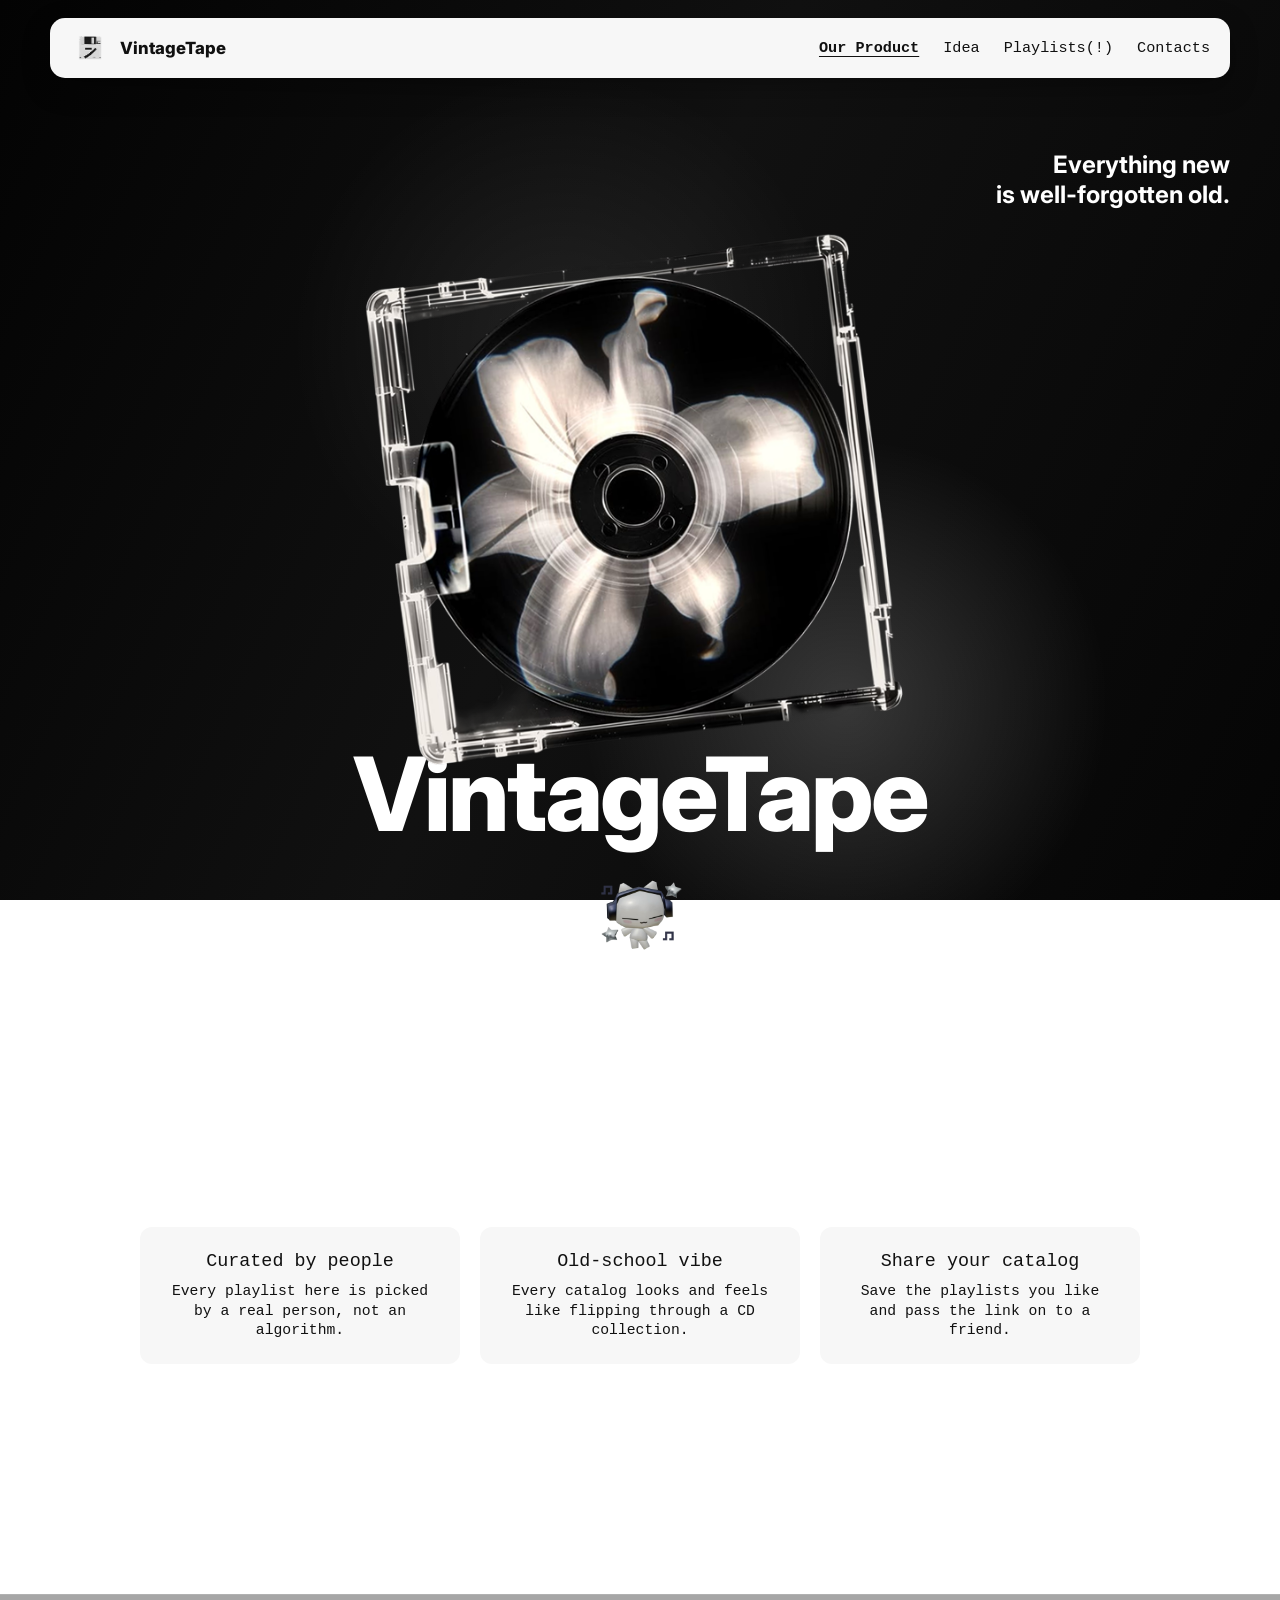
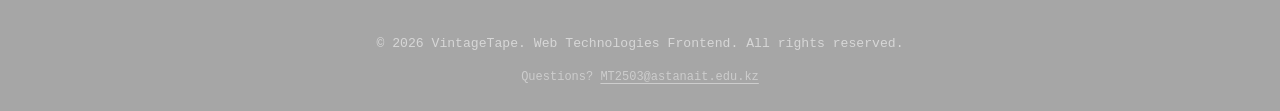
==== index.html @ 36880ca6 "Added home page hero and benefits section" ====
<!DOCTYPE html>
<html lang="en">
<head>
  <meta charset="UTF-8">
  <meta name="viewport" content="width=device-width, initial-scale=1.0">
  <meta name="description" content="VintageTape - a memory-themed landing page about cassette and CD nostalgia.">
  <title>Home</title>

  <link rel="preconnect" href="https://fonts.googleapis.com">
  <link rel="preconnect" href="https://fonts.gstatic.com" crossorigin>
  <link href="https://fonts.googleapis.com/css2?family=Inter:wght@700;800&family=Iosevka+Charon:wght@400;500;700&display=swap" rel="stylesheet">
  <link rel="icon" type="image/x-icon" href="images/favicon.ico">
  <link rel="stylesheet" href="css/style.css">
  <link rel="stylesheet" href="css/responsive.css">
</head>

<body>

  <header class="site-nav">
    <a href="index.html" class="logo-link">
      <img src="images/logo.png" alt="VintageTape logo" class="logo-image">
      <span class="logo-text">VintageTape</span>
    </a>

    <nav class="nav-links" aria-label="Primary">
      <ul>
        <li><a href="index.html" class="active">Our Product</a></li>
        <li><a href="idea.html">Idea</a></li>
        <li><a href="playlists.html">Playlists(!)</a></li>
        <li><a href="contacts.html">Contacts</a></li>
      </ul>
    </nav>
  </header>

  <main>

    <!--HERO -->
    <section class="memory-section hero-section" aria-labelledby="hero-title">
      <div class="page-shell hero-shell">

        <p class="hero-tagline">Everything new<br>is well-forgotten old.</p>

        <div class="disc-frame">
          <figure class="image-slot disc-slot">
            <img src="images/lily-disc.png" alt="Vintage CD with a lily printed on the disc" class="card-image disc-image">
          </figure>
        </div>

        <h1 id="hero-title" class="wordmark">VintageTape</h1>

        <img src="images/cat-headphones.png" alt="Cat mascot listening to music" class="hero-cat">

      </div>
    </section>

    <!-- WHY VINTAGETAPE -->
    <section class="memory-section" aria-labelledby="benefits-title">
      <div class="page-shell">
        <h2 id="benefits-title" class="benefits-title">Why VintageTape</h2>

        <div class="benefits-row">
          <article class="benefit-card">
            <h3>Curated by people</h3>
            <p>Every playlist here is picked by a real person, not an algorithm.</p>
          </article>

          <article class="benefit-card">
            <h3>Old-school vibe</h3>
            <p>Every catalog looks and feels like flipping through a CD collection.</p>
          </article>

          <article class="benefit-card">
            <h3>Share your catalog</h3>
            <p>Save the playlists you like and pass the link on to a friend.</p>
          </article>
        </div>

        <p class="benefits-summary">
          VintageTape lets you listen to your favorite songs and playlists made by other
          people, and brings back the vibe of the old disc collections we used to hold in our hands.
        </p>
      </div>
    </section>

  </main>

  <footer class="site-footer">
    <div class="page-shell footer-content">
      <p>&copy; 2026 VintageTape. Web Technologies Frontend. All rights reserved.</p>
      <p class="footer-copy">Questions? <a href="https://lms.astanait.edu.kz/login/index.php?loginredirect=1">MT2503@astanait.edu.kz</a></p>
    </div>
  </footer>

</body>
</html>
---- css/style.css ----
*,
*::before,
*::after {
  box-sizing: border-box;
}

html {
  scroll-behavior: smooth;
}

body {
  margin: 0;
  min-width: 320px;
  color: #fff;
  font-family: "Iosevka Charon", monospace;

  background:
    radial-gradient(circle at 66% 78%, rgba(255, 255, 255, 0.18), transparent 24%),
    radial-gradient(circle at 44% 38%, rgba(255, 255, 255, 0.08), transparent 30%),
    linear-gradient(115deg, #030303 0%, #111 47%, #050505 100%);
  background-attachment: fixed;
}
/*Page sections*/

.memory-section {
  position: relative;
  overflow: hidden;
  padding: 72px 0;
}

.memory-section + .memory-section {
  margin-top: 48px;
}

.page-shell {
  width: min(1180px, calc(100% - 84px));
  margin: 0 auto;
}

/*Top nav bar*/

/* flex: main navigation */
.site-nav {
  width: min(1180px, calc(100% - 84px));
  margin: 18px auto 0;
  padding: 10px 20px;

  display: flex;
  align-items: center;
  justify-content: space-between;
  gap: 16px;

  background: #f7f7f7;
  border-radius: 15px;
  box-shadow: 0 10px 28px rgba(0, 0, 0, 0.3);
}

.logo-link {
  display: flex;
  align-items: center;
  gap: 10px;
  color: #111;
  text-decoration: none;
  flex-shrink: 0;
}

.logo-image {
  display: block;
  width: 40px;
  height: 40px;
  object-fit: contain;
}

.logo-text {
  font-family: "Inter", sans-serif;
  font-weight: 800;
  font-size: 1.05rem;
  white-space: nowrap;
}

.nav-links {
  font-family: "Iosevka Charon", monospace;
  font-size: 0.95rem;
  color: #111;
}

.nav-links ul {
  display: flex;
  align-items: center;
  gap: 24px;
  list-style: none;
  margin: 0;
  padding: 0;
}

.nav-links a {
  display: inline-block;
  color: inherit;
  text-decoration: none;
}

.nav-links a:hover,
.nav-links a:focus-visible {
  text-decoration: underline;
  text-underline-offset: 4px;
}

.nav-links a.active {
  font-weight: 700;
  text-decoration: underline;
  text-underline-offset: 4px;
}

.btn-cta {
  display: inline-block;
  padding: 12px 22px;
  border-radius: 15px;
  background: #111;
  color: #fff;

  font-family: "Iosevka Charon", monospace;
  font-size: 0.92rem;
  text-decoration: none;
  white-space: nowrap;
}

.btn-cta:hover,
.btn-cta:focus-visible {
  background: #2a2a2a;
}

/*Footer*/

.site-footer {
  margin-top: 60px;
  padding: 28px 0;
  border-top: 1px solid rgba(255, 255, 255, 0.12);
  background: rgba(0, 0, 0, 0.35);

  font-family: "Iosevka Charon", monospace;
  font-size: 0.82rem;
  color: rgba(255, 255, 255, 0.55);
  text-align: center;
}

.footer-content {
  display: flex;
  flex-direction: column;
  gap: 6px;
  align-items: center;
}

.footer-content a {
  color: inherit;
  text-decoration: underline;
  text-underline-offset: 3px;
}

.footer-copy {
  margin: 0;
  font-size: 0.75rem;
  opacity: 0.8;
}

:focus-visible {
  outline: 2px solid #fff;
  outline-offset: 4px;
}
/*Home page - Hero*/

.hero-shell {
  display: flex;
  flex-direction: column;
  align-items: center;
}

.hero-tagline {
  align-self: flex-end;
  margin: 0 0 8px;
  max-width: 340px;

  font-family: "Inter", sans-serif;
  font-weight: 700;
  font-size: 1.5rem;
  line-height: 1.25;
  text-align: right;
}

.disc-frame {
  position: relative;
  width: min(560px, 78vw);
}

.disc-slot {
  width: 100%;
  height: auto;
  aspect-ratio: 1 / 1;
  margin: 0;
}

.disc-image {
  max-width: 100%;
  max-height: 100%;
}

.wordmark {
  margin: -40px 0 0;

  font-family: "Inter", sans-serif;
  font-weight: 800;
  font-size: clamp(3rem, 8vw, 6.5rem);
  line-height: 1;
  letter-spacing: -0.03em;
  text-align: center;
}

.hero-cat {
  display: block;
  width: 96px;
  height: auto;
  margin: 20px auto 0;
}

/*Home page - Why VintageTape */

.benefits-title {
  margin: 0 0 32px;
  text-align: center;

  font-family: "Inter", sans-serif;
  font-weight: 700;
  font-size: clamp(1.6rem, 3vw, 2.2rem);
}
/* flex: benefits cards, wrap on smaller screens */
.benefits-row {
  display: flex;
  flex-wrap: wrap;
  justify-content: center;
  gap: 20px;
}

.benefit-card:hover {
  transform: translateY(-3px);
}

.benefit-card {
  flex: 1 1 220px;
  max-width: 320px;
  padding: 24px;

  background: #f7f7f7;
  color: #111;
  border-radius: 12px;
  text-align: center;
}

.benefit-card h3 {
  margin: 0 0 10px;
  font-family: "Iosevka Charon", monospace;
  font-size: 1.15rem;
  font-weight: 400;
}

.benefit-card p {
  margin: 0;
  font-size: 0.92rem;
  line-height: 1.3;
}

.benefits-summary {
  max-width: 640px;
  margin: 32px auto 0;
  text-align: center;
  font-size: 0.95rem;
  line-height: 1.45;
  color: rgba(255, 255, 255, 0.8);
}
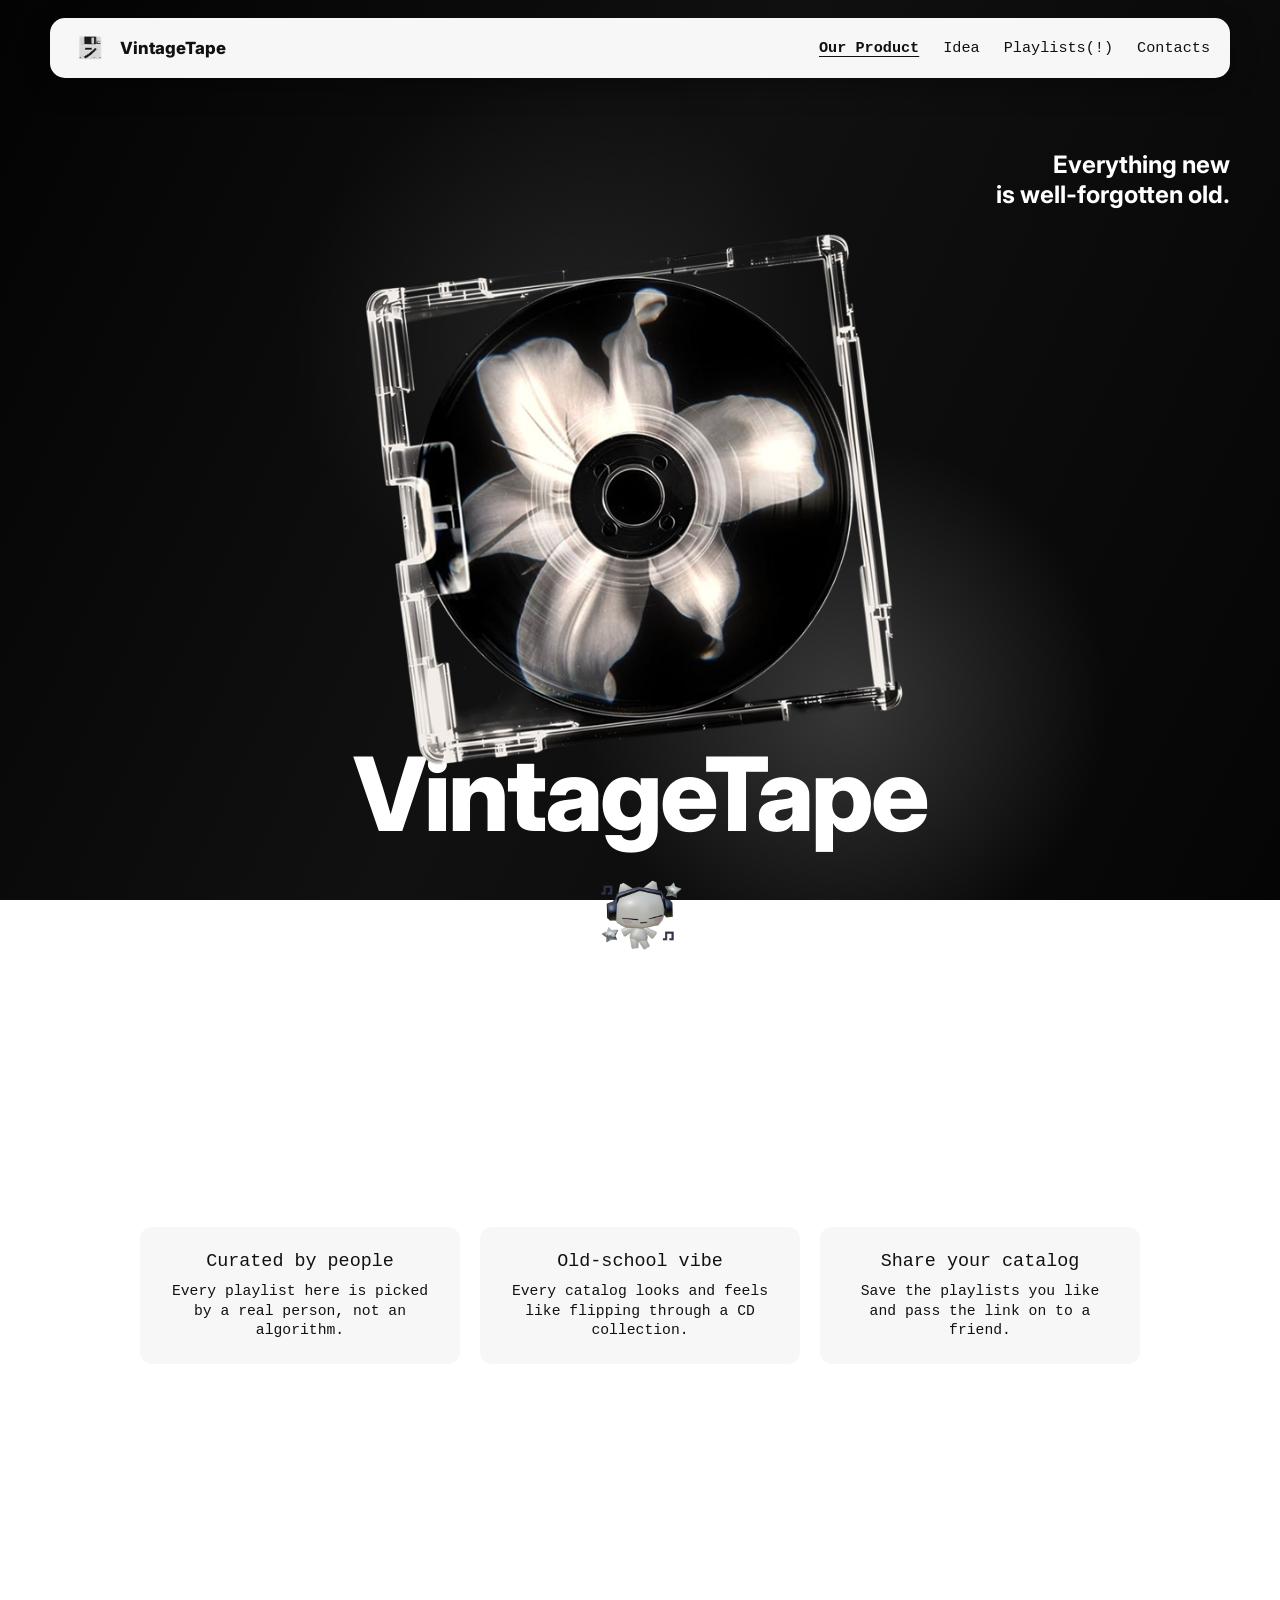
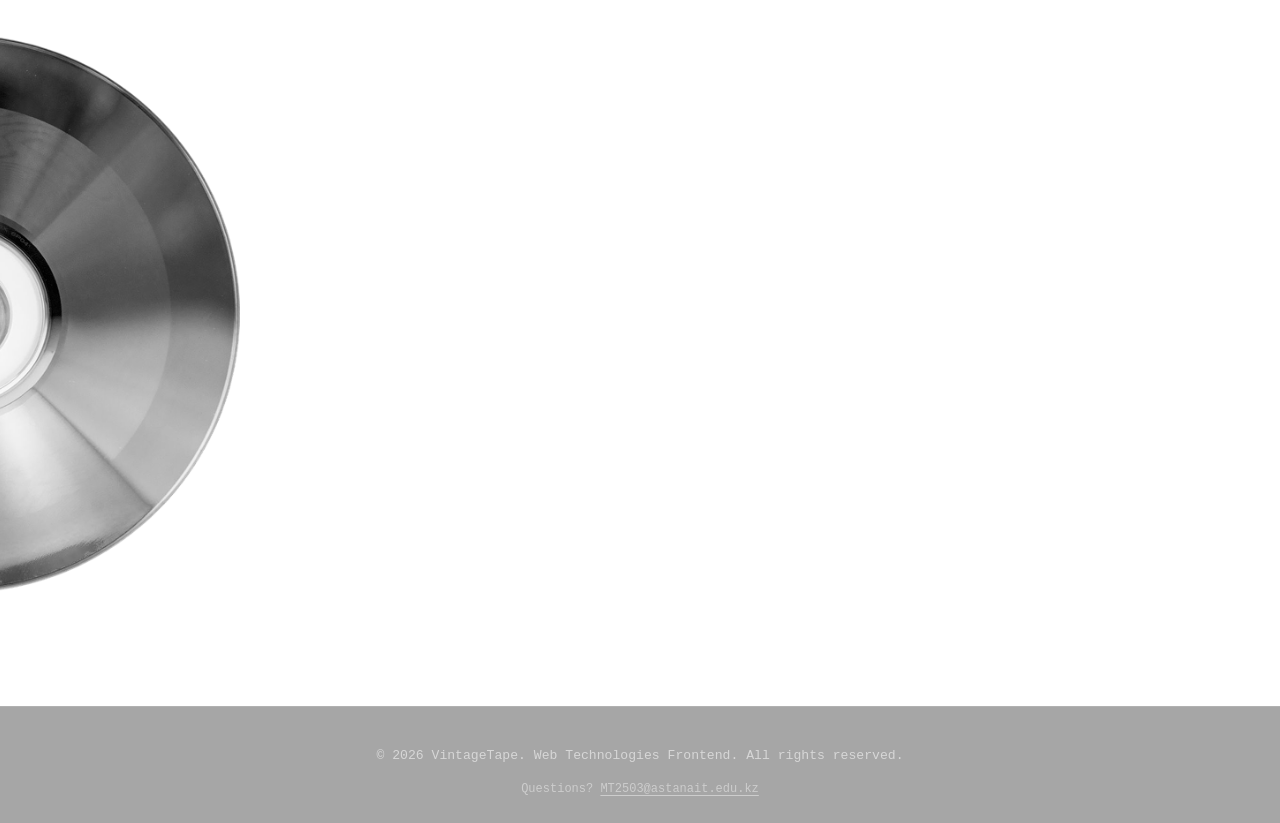
==== commit 49c0696e: "Added featured playlists teaser on home" ====
--- a/index.html
+++ b/index.html
@@ -82,6 +82,27 @@
       </div>
     </section>
 
+    <!-- FEATURED PLAYLISTS -->
+    <section class="memory-section featured-section" aria-labelledby="featured-title">
+
+      <img src="images/disc-float-left.png" alt="A silver CD, cut off at the edge of the screen" class="featured-disc-image">
+
+      <div class="page-shell featured-shell">
+
+        <div class="featured-text">
+          <h2 id="featured-title" class="featured-title">Popular Right Now</h2>
+
+          <ul class="featured-list">
+            <li><a href="playlists.html">Rock</a></li>
+            <li><a href="playlists.html">Indie</a></li>
+            <li><a href="playlists.html">k-pop</a></li>
+          </ul>
+
+          <a class="featured-link" href="playlists.html">See all playlists →</a>
+        </div>
+
+      </div>
+    </section>
   </main>
 
   <footer class="site-footer">
--- a/css/style.css
+++ b/css/style.css
@@ -275,3 +275,68 @@
   line-height: 1.45;
   color: rgba(255, 255, 255, 0.8);
 }
+/* Home page - Featured Playlists teaser*/
+
+.featured-section {
+  overflow: hidden;
+}
+
+.featured-disc-image {
+  position: absolute;
+  left: -40px;
+  top: 50%;
+  transform: translateY(-50%);
+  width: min(280px, 32vw);
+  height: auto;
+  display: block;
+  pointer-events: none;
+  z-index: 0;
+}
+
+.featured-shell {
+  position: relative;
+  min-height: 480px;
+  margin-top: 40px;
+  display: flex;
+  align-items: center;
+}
+
+.featured-text {
+  position: relative;
+  z-index: 1;
+  margin-left: min(290px, 34vw);
+  flex: 1;         
+  min-width: 0;
+  text-align: left;
+}
+
+.featured-list {
+  display: flex;
+  flex-direction: column;
+  gap: 4px;
+  list-style: none;
+  margin: 0 0 18px;
+  padding: 0;
+  width: 100%;     
+}
+
+.featured-list a {
+  display: block;
+  padding: 10px 0;
+  border-bottom: 1px solid rgba(255, 255, 255, 0.15);
+  color: #fff;
+  text-decoration: none;
+}
+
+.featured-list a:hover,
+.featured-list a:focus-visible {
+  color: rgba(255, 255, 255, 0.65);
+}
+
+.featured-link {
+  display: inline-block;
+  color: #fff;
+  font-weight: 700;
+  text-decoration: underline;
+  text-underline-offset: 4px;
+}
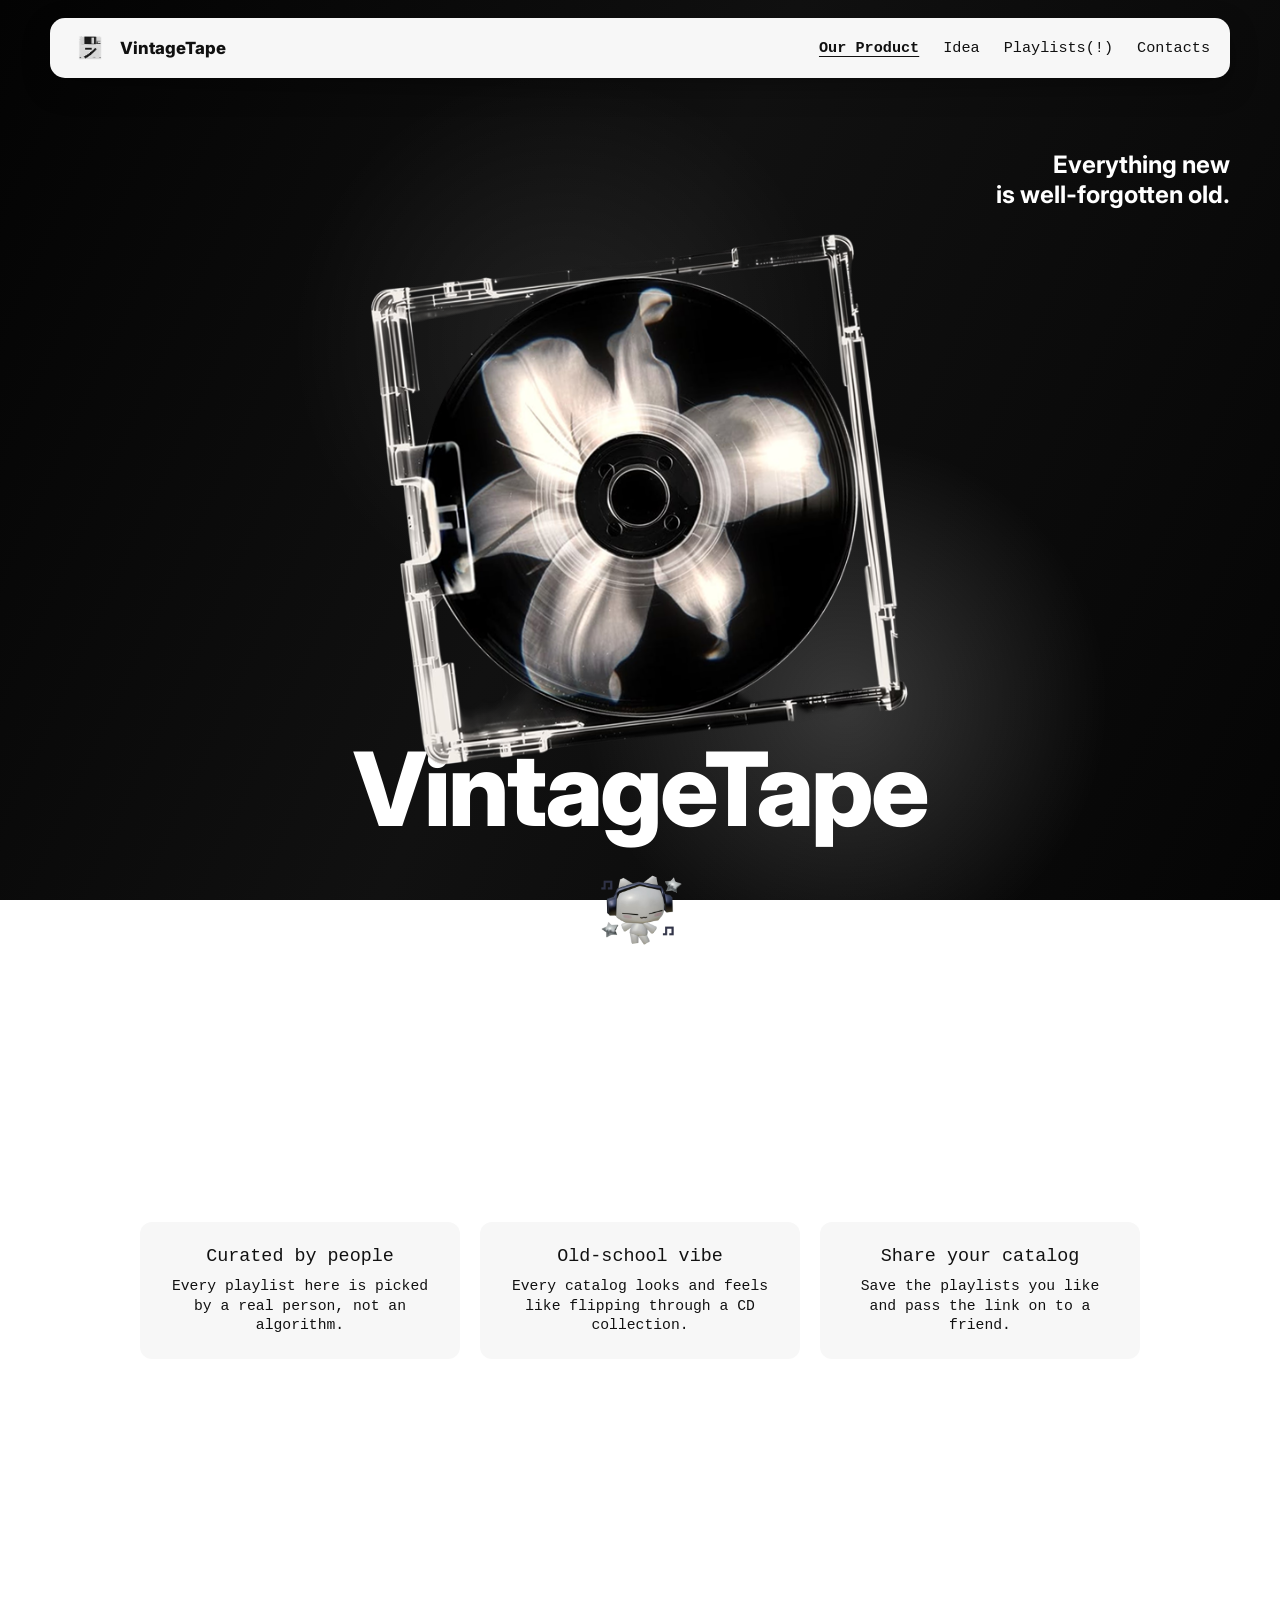
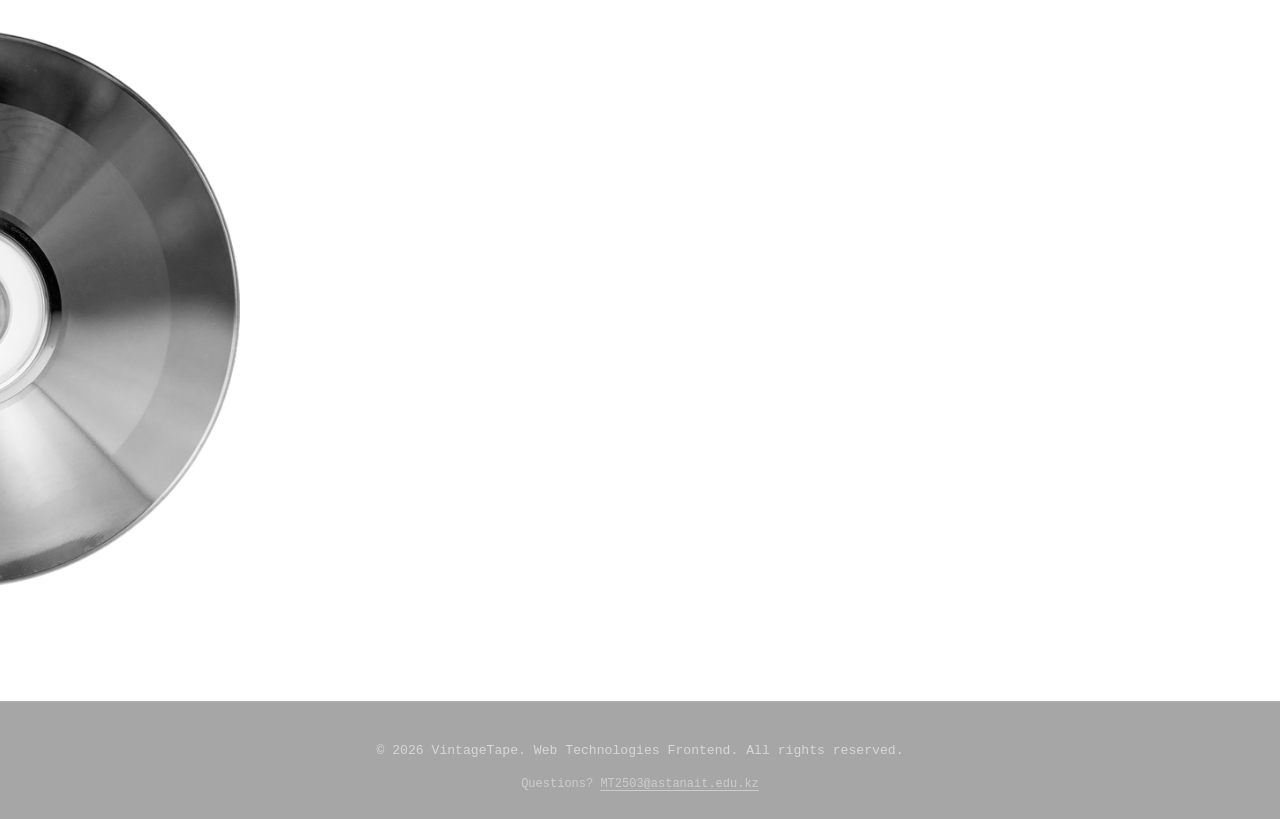
==== commit f8c32757: "Fixing some issues with directories, paddings, margins, etc" ====
--- a/index.html
+++ b/index.html
@@ -33,8 +33,6 @@
   </header>
 
   <main>
-
-    <!--HERO -->
     <section class="memory-section hero-section" aria-labelledby="hero-title">
       <div class="page-shell hero-shell">
 
@@ -52,8 +50,6 @@
 
       </div>
     </section>
-
-    <!-- WHY VINTAGETAPE -->
     <section class="memory-section" aria-labelledby="benefits-title">
       <div class="page-shell">
         <h2 id="benefits-title" class="benefits-title">Why VintageTape</h2>
--- a/css/style.css
+++ b/css/style.css
@@ -20,6 +20,7 @@
     linear-gradient(115deg, #030303 0%, #111 47%, #050505 100%);
   background-attachment: fixed;
 }
+
 /*Page sections*/
 
 .memory-section {
@@ -129,43 +130,27 @@
   background: #2a2a2a;
 }
 
-/*Footer*/
-
-.site-footer {
-  margin-top: 60px;
-  padding: 28px 0;
-  border-top: 1px solid rgba(255, 255, 255, 0.12);
-  background: rgba(0, 0, 0, 0.35);
-
-  font-family: "Iosevka Charon", monospace;
-  font-size: 0.82rem;
-  color: rgba(255, 255, 255, 0.55);
-  text-align: center;
-}
-
-.footer-content {
-  display: flex;
-  flex-direction: column;
-  gap: 6px;
-  align-items: center;
-}
-
-.footer-content a {
-  color: inherit;
-  text-decoration: underline;
-  text-underline-offset: 3px;
-}
-
-.footer-copy {
-  margin: 0;
-  font-size: 0.75rem;
-  opacity: 0.8;
-}
-
-:focus-visible {
-  outline: 2px solid #fff;
-  outline-offset: 4px;
-}
+/*Shared card / image styles*/
+
+.image-slot {
+  width: 100%;
+  height: 180px;
+  margin: 0 0 12px;
+
+  display: flex;
+  justify-content: center;
+  align-items: center;
+}
+
+.card-image {
+  display: block;
+  width: auto;
+  max-width: 180px;
+  height: auto;
+  max-height: 180px;
+  object-fit: contain;
+}
+
 /*Home page - Hero*/
 
 .hero-shell {
@@ -275,6 +260,7 @@
   line-height: 1.45;
   color: rgba(255, 255, 255, 0.8);
 }
+
 /* Home page - Featured Playlists teaser*/
 
 .featured-section {
@@ -340,3 +326,439 @@
   text-decoration: underline;
   text-underline-offset: 4px;
 }
+
+/*Footer*/
+
+.site-footer {
+  margin-top: 60px;
+  padding: 28px 0;
+  border-top: 1px solid rgba(255, 255, 255, 0.12);
+  background: rgba(0, 0, 0, 0.35);
+
+  font-family: "Iosevka Charon", monospace;
+  font-size: 0.82rem;
+  color: rgba(255, 255, 255, 0.55);
+  text-align: center;
+}
+
+.footer-content {
+  display: flex;
+  flex-direction: column;
+  gap: 6px;
+  align-items: center;
+}
+
+.footer-content a {
+  color: inherit;
+  text-decoration: underline;
+  text-underline-offset: 3px;
+}
+
+.footer-copy {
+  margin: 0;
+  font-size: 0.75rem;
+  opacity: 0.8;
+}
+
+:focus-visible {
+  outline: 2px solid #fff;
+  outline-offset: 4px;
+}
+
+/* Idea page- Memory cards*/
+
+.idea-title {
+  margin: 0 auto;
+  max-width: 650px;
+  color: #fff;
+  text-align: center;
+
+  font-family: "Inter", sans-serif;
+  font-size: clamp(2.2rem, 4vw, 3.4rem);
+  font-weight: 700;
+  line-height: 1.15;
+}
+
+.idea-intro {
+  max-width: 620px;
+  margin: 20px auto 0;
+  text-align: center;
+  font-size: 1rem;
+  line-height: 1.45;
+  color: rgba(255, 255, 255, 0.8);
+}
+/* grid: idea page - 4 memory cards */
+.memory-grid {
+  display: grid;
+  grid-template-columns: repeat(4, minmax(0, 1fr));
+  gap: 20px;
+  margin-top: 88px;
+}
+
+.memory-card {
+  min-width: 0;
+  min-height: 330px;
+  padding: 22px 14px 18px;
+
+  display: flex;
+  flex-direction: column;
+
+  background: #f7f7f7;
+  color: #111;
+  border-radius: 10px;
+}
+
+.memory-card:hover {
+  transform: translateY(-3px);
+}
+
+.memory-card h2 {
+  margin: 0 0 12px;
+  text-align: center;
+
+  font-family: "Iosevka Charon", monospace;
+  font-size: 1.6rem;
+  font-weight: 400;
+  line-height: 1.1;
+}
+
+.memory-card p {
+  margin: auto 0 0;
+  font-size: 0.92rem;
+  line-height: 1.3;
+}
+
+.idea-cta-row {
+  display: flex;
+  flex-wrap: wrap;
+  gap: 20px;
+  margin-top: 100px;
+}
+
+.idea-cta-card:hover {
+  transform: translateY(-3px);
+}
+
+.idea-cta-card {
+  flex: 1 1 280px;
+  padding: 28px 26px;
+
+  background: #f7f7f7;
+  color: #111;
+  border-radius: 14px;
+}
+
+.idea-quote {
+  margin: 0 0 8px;
+  font-family: "Inter", sans-serif;
+  font-weight: 700;
+  font-size: 1.2rem;
+}
+
+.idea-quote-caption {
+  margin: 0;
+  font-size: 0.85rem;
+  color: rgba(0, 0, 0, 0.6);
+}
+
+.idea-cta-card h3 {
+  margin: 0 0 10px;
+  font-family: "Iosevka Charon", monospace;
+  font-size: 1.15rem;
+  font-weight: 500;
+}
+
+.idea-cta-card p {
+  margin: 0 0 12px;
+  font-size: 0.92rem;
+  line-height: 1.35;
+}
+
+.idea-cta-card a {
+  color: #111;
+  font-weight: 700;
+  text-decoration: underline;
+  text-underline-offset: 3px;
+}
+
+/* Playlists page - Floating discs + Make it yours*/
+
+.playlists-section {
+  position: relative;
+}
+
+.playlists-title {
+  margin: 0 auto 56px;
+  max-width: 760px;
+  position: relative;
+  z-index: 1;
+
+  font-family: "Iosevka Charon", monospace;
+  font-weight: 400;
+  font-size: clamp(1.15rem, 2.4vw, 1.5rem);
+  line-height: 1.3;
+  text-align: center;
+}
+
+/* grid: playlists - 6 genre cards */
+.playlists-grid {
+  position: relative;
+  z-index: 1;
+
+  display: grid;
+  grid-template-columns: repeat(3, minmax(0, 1fr));
+  gap: 24px;
+}
+
+.playlist-card {
+  position: relative;
+  padding: 22px 18px 26px;
+
+  display: flex;
+  flex-direction: column;
+  align-items: center;
+
+  background: rgba(255, 255, 255, 0.08);
+  border: 1px solid rgba(255, 255, 255, 0.35);
+  border-radius: 12px;
+
+  text-decoration: none;
+  color: #fff;
+}
+
+.playlist-card:hover,
+.playlist-card:focus-visible {
+  background: rgba(255, 255, 255, 0.15);
+  transform: translateY(-3px);
+}
+
+.playlist-arrow {
+  position: absolute;
+  top: 16px;
+  right: 18px;
+  font-size: 1.1rem;
+  color: #fff;
+}
+
+.playlist-disc {
+  width: 100%;
+  max-width: 180px;
+  aspect-ratio: 1 / 1;
+  height: auto;
+  margin: 6px 0 22px;
+}
+
+.playlist-card h2 {
+  margin: 0;
+  font-family: "Iosevka Charon", monospace;
+  font-weight: 400;
+  font-size: 1.15rem;
+}
+
+.floating-disc {
+  position: absolute;
+  top: 50%;
+  width: min(260px, 30vw);
+  height: auto;
+  transform: translateY(-50%);
+  z-index: 0;
+  opacity: 0.55;
+  pointer-events: none;
+}
+
+.floating-disc-left {
+  left: -60px;
+}
+
+.floating-disc-right {
+  right: -60px;
+}
+
+.make-it-yours-section {
+  margin-top: 48px;
+}
+
+.make-it-yours-shell {
+  display: flex;
+  flex-wrap: wrap;
+  align-items: center;
+  justify-content: space-between;
+  gap: 30px;
+
+  padding: 40px 44px;
+  background: #f7f7f7;
+  color: #111;
+  border-radius: 20px;
+}
+
+.make-it-yours-text {
+  flex: 1 1 420px;
+}
+
+.make-it-yours-text h2 {
+  margin: 0 0 14px;
+  color: #111;
+  font-family: "Inter", sans-serif;
+  font-weight: 700;
+  font-size: clamp(1.4rem, 2.8vw, 1.9rem);
+}
+
+.make-it-yours-text p {
+  margin: 0 0 16px;
+  max-width: 560px;
+  color: rgba(17, 17, 17, 0.75);
+  font-size: 0.95rem;
+  line-height: 1.4;
+}
+
+.make-it-yours-text ol {
+  margin: 0;
+  padding-left: 20px;
+  color: rgba(17, 17, 17, 0.75);
+  font-size: 0.92rem;
+  line-height: 1.6;
+}
+
+.make-it-yours-btn {
+  flex: 0 0 auto;
+  padding: 18px 34px;
+  font-size: 1.05rem;
+  border-radius: 18px;
+}
+
+/*Contacts page*/
+
+/* flex: contacts form + intro side by side */
+.contacts-shell {
+  display: flex;
+  align-items: center;
+  justify-content: space-between;
+  flex-wrap: wrap;
+  gap: 40px;
+}
+
+.contacts-intro {
+  flex: 1 1 320px;
+  display: flex;
+  flex-direction: column;
+  align-items: flex-start;
+}
+
+.contacts-title {
+  margin: 0;
+  font-family: "Inter", sans-serif;
+  font-weight: 700;
+  font-size: clamp(1.9rem, 3.6vw, 2.6rem);
+  line-height: 1.2;
+}
+
+.contacts-cat {
+  display: block;
+  width: 76px;
+  height: auto;
+  margin: 22px 0 0;
+}
+
+.contacts-card {
+  width: min(480px, 100%);
+  padding: 40px;
+
+  display: flex;
+  flex-direction: column;
+
+  background: #f7f7f7;
+  color: #111;
+  border-radius: 14px;
+}
+
+.contacts-card h2 {
+  margin: 0 0 26px;
+  font-family: "Iosevka Charon", monospace;
+  font-weight: 500;
+  font-size: clamp(1.3rem, 2.4vw, 1.55rem);
+  line-height: 1.25;
+}
+
+.contacts-card label {
+  margin: 0 0 8px;
+  font-family: "Iosevka Charon", monospace;
+  font-size: 0.95rem;
+}
+
+.contacts-card input {
+  margin: 0 0 20px;
+  padding: 12px 14px;
+
+  border: 1px solid rgba(0, 0, 0, 0.15);
+  border-radius: 6px;
+  background: #fff;
+  color: #111;
+
+  font-family: "Iosevka Charon", monospace;
+  font-size: 0.95rem;
+}
+
+.contacts-card input:focus-visible {
+  outline: 2px solid #111;
+  outline-offset: 1px;
+}
+
+.btn-submit {
+  margin-top: 8px;
+  padding: 14px;
+
+  border: none;
+  border-radius: 15px;
+  background: #111;
+  color: #fff;
+
+  font-family: "Iosevka Charon", monospace;
+  font-size: 0.95rem;
+  cursor: pointer;
+}
+
+.btn-submit:hover,
+.btn-submit:focus-visible {
+  background: #2a2a2a;
+}
+
+.faq-kicker {
+  margin: 0 0 6px;
+  font-size: 0.8rem;
+  letter-spacing: 0.08em;
+  text-transform: uppercase;
+  color: rgba(255, 255, 255, 0.6);
+}
+
+.faq-title {
+  margin: 0 0 24px;
+  font-family: "Inter", sans-serif;
+  font-weight: 700;
+  font-size: clamp(1.5rem, 3vw, 2rem);
+}
+
+.faq-list {
+  display: flex;
+  flex-direction: column;
+  gap: 4px;
+}
+
+.faq-item {
+  padding: 16px 0;
+  border-top: 1px solid rgba(255, 255, 255, 0.15);
+}
+
+.faq-item summary {
+  cursor: pointer;
+  font-weight: 700;
+  font-size: 1rem;
+  color: #fff;
+}
+
+.faq-item p {
+  margin: 12px 0 0;
+  font-size: 0.92rem;
+  line-height: 1.4;
+  color: rgba(255, 255, 255, 0.8);
+}
+
--- a/css/responsive.css
+++ b/css/responsive.css
@@ -0,0 +1,268 @@
+/* tablet- grids go 2 columns */
+@media (max-width: 900px) {
+  .page-shell {
+    width: min(720px, calc(100% - 48px));
+  }
+
+  .memory-grid {
+    grid-template-columns: repeat(2, minmax(0, 1fr));
+    gap: 24px;
+  }
+
+  .memory-card {
+    min-height: 280px;
+    padding: 20px 16px 16px;
+  }
+
+  .site-nav {
+    width: min(720px, calc(100% - 48px));
+  }
+
+  .nav-links ul {
+    gap: 14px;
+  }
+
+  .nav-links {
+    font-size: 0.85rem;
+  }
+
+  .playlists-grid {
+    grid-template-columns: repeat(2, minmax(0, 1fr));
+    gap: 18px;
+  }
+
+  .playlist-card {
+    padding: 18px 16px 22px;
+  }
+
+  .contacts-shell {
+    justify-content: center;
+    text-align: center;
+  }
+
+  .contacts-intro {
+    align-items: center;
+  }
+
+   .floating-disc {
+    display: none;
+  }
+
+  .featured-disc-image {
+    left: -30px;
+    width: min(220px, 30vw);
+  }
+
+  .featured-shell {
+    min-height: 420px;
+  }
+
+  .featured-text {
+    margin-left: min(200px, 28vw);
+  }
+}
+
+/* phone- single column, nav wraps, featured disc at bottom */
+@media (max-width: 560px) {
+  .page-shell {
+    width: calc(100% - 28px);
+  }
+
+  .idea-title {
+    font-size: 2rem;
+    line-height: 1.08;
+  }
+
+  .idea-intro {
+    font-size: 0.95rem;
+  }
+
+  .memory-grid {
+    grid-template-columns: 1fr;
+    justify-items: center;
+    gap: 16px;
+    margin-top: 44px;
+  }
+
+  .memory-card {
+    width: 100%;
+    max-width: 320px;
+    min-height: 260px;
+    padding: 20px 16px 18px;
+  }
+
+  .image-slot {
+    height: 88px;
+  }
+
+  .memory-card p {
+    font-size: 0.9rem;
+  }
+
+  .idea-cta-row {
+    flex-direction: column;
+    align-items: center;
+    gap: 16px;
+    margin-top: 56px;
+  }
+
+  .idea-cta-card {
+    flex: 1 1 auto;
+    width: 100%;
+    max-width: 320px;
+    padding: 22px 20px;
+  }
+
+  .idea-quote {
+    font-size: 1.35rem;
+  }
+
+  .idea-quote-caption {
+    font-size: 0.95rem;
+  }
+
+  .idea-cta-card h3 {
+    font-size: 1.3rem;
+  }
+
+  .idea-cta-card p {
+    font-size: 1rem;
+  }
+
+  .site-nav {
+    flex-wrap: wrap;
+    justify-content: center;
+    border-radius: 22px;
+    padding: 14px;
+  }
+
+  .logo-link {
+    justify-content: center;
+  }
+
+  .nav-links {
+    width: 100%;
+  }
+
+  .nav-links ul {
+    justify-content: center;
+    flex-wrap: wrap;
+    gap: 10px 16px;
+  }
+
+  .hero-tagline {
+    align-self: center;
+    text-align: center;
+  }
+
+  .wordmark {
+    font-size: clamp(2.6rem, 13vw, 4rem);
+  }
+
+  .hero-cat {
+    width: 76px;
+  }
+
+    .featured-section {
+    padding-bottom: 0;
+  }
+
+  .featured-shell {
+    min-height: 0;
+    margin-top: 24px;
+    padding-bottom: 130px;
+    display: block;
+  }
+
+  .featured-text {
+    position: relative;
+    z-index: 2;
+    margin-left: 0;
+    text-align: center;
+  }
+
+  .featured-list a {
+    text-align: center;
+  }
+
+  .featured-disc-image {
+    position: absolute;
+    left: 50%;
+    top: auto;
+    right: auto;
+    bottom: -80px;
+    width: min(120px, 32vw);
+    height: auto;
+    margin: 0;
+    transform: translateX(-50%) rotate(-90deg);
+    transform-origin: center center;
+    z-index: 0;
+    pointer-events: none;
+  }
+
+  .site-footer {
+    margin-top: 0;
+  }
+  .playlists-grid {
+    grid-template-columns: 1fr;
+    justify-items: center;
+    gap: 28px;
+  }
+
+  .playlist-card {
+    width: 100%;
+    max-width: 320px;
+    padding: 18px 14px 22px;
+  }
+
+  .playlist-card h2 {
+    font-size: 1.05rem;
+  }
+
+  .playlist-disc {
+    max-width: 150px;
+    margin: 4px 0 16px;
+  }
+
+  .faq-item summary {
+    font-size: 0.95rem;
+  }
+
+  .faq-item p {
+    font-size: 0.88rem;
+  }
+
+  .contacts-card {
+    padding: 24px 18px;
+  }
+
+  .contacts-card input {
+    padding: 10px 12px;
+    margin-bottom: 16px;
+  }
+
+  .make-it-yours-shell {
+    flex-direction: column;
+    justify-content: flex-start;
+    text-align: center;
+    padding: 30px 24px;
+  }
+
+  .make-it-yours-text {
+    flex: 1 1 auto;
+  }
+
+  .make-it-yours-text p {
+    margin-left: auto;
+    margin-right: auto;
+  }
+
+  .make-it-yours-text ol {
+    display: inline-block;
+    text-align: left;
+  }
+
+  .make-it-yours-btn {
+    width: 100%;
+  }
+}
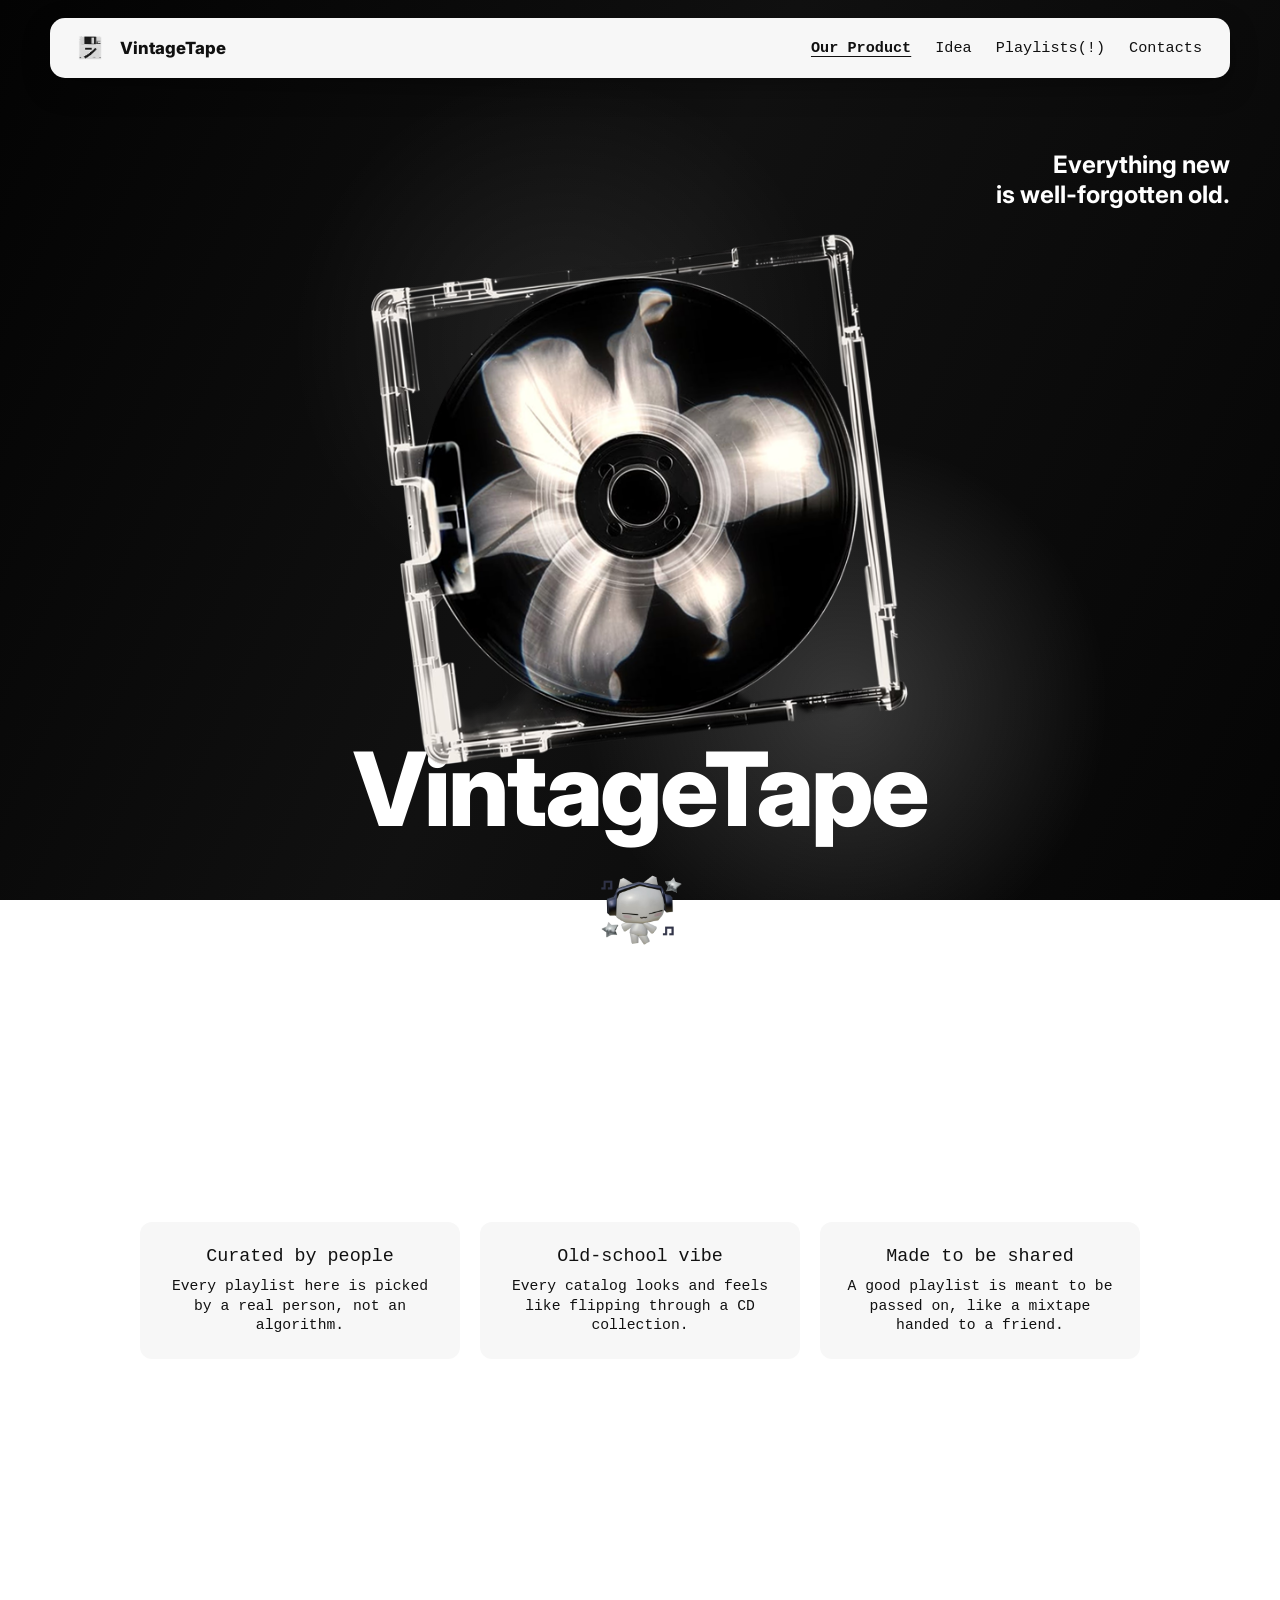
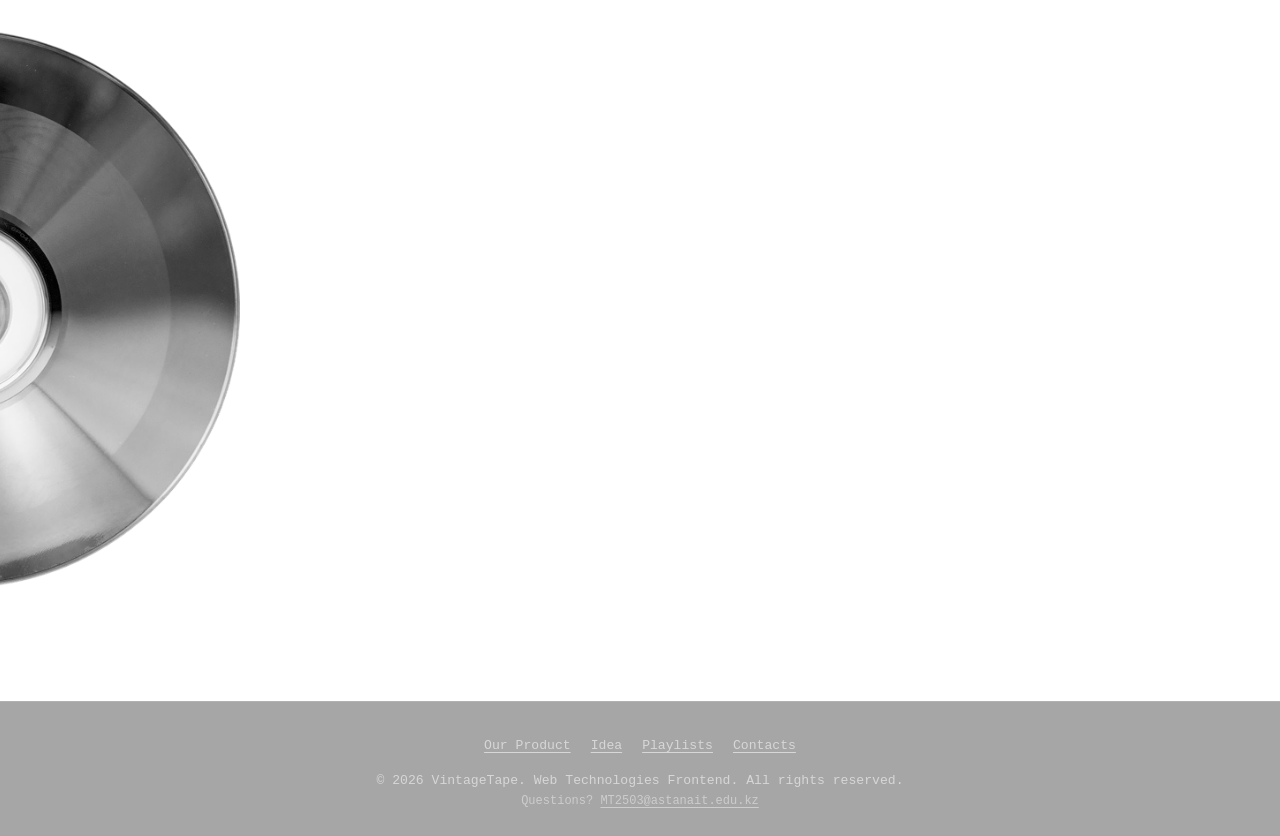
==== commit bb15acb7: "Final comit with fixes and adjustments" ====
--- a/index.html
+++ b/index.html
@@ -4,7 +4,7 @@
   <meta charset="UTF-8">
   <meta name="viewport" content="width=device-width, initial-scale=1.0">
   <meta name="description" content="VintageTape - a memory-themed landing page about cassette and CD nostalgia.">
-  <title>Home</title>
+  <title>Home | VintageTape</title>
 
   <link rel="preconnect" href="https://fonts.googleapis.com">
   <link rel="preconnect" href="https://fonts.gstatic.com" crossorigin>
@@ -18,13 +18,13 @@
 
   <header class="site-nav">
     <a href="index.html" class="logo-link">
-      <img src="images/logo.png" alt="VintageTape logo" class="logo-image">
+      <img src="images/logo.png" alt="VintageTape logo" class="logo-image" width="40" height="40">
       <span class="logo-text">VintageTape</span>
     </a>
 
     <nav class="nav-links" aria-label="Primary">
       <ul>
-        <li><a href="index.html" class="active">Our Product</a></li>
+        <li><a href="index.html" aria-current="page">Our Product</a></li>
         <li><a href="idea.html">Idea</a></li>
         <li><a href="playlists.html">Playlists(!)</a></li>
         <li><a href="contacts.html">Contacts</a></li>
@@ -32,7 +32,7 @@
     </nav>
   </header>
 
-  <main>
+  <main id="main-content">
     <section class="memory-section hero-section" aria-labelledby="hero-title">
       <div class="page-shell hero-shell">
 
@@ -50,6 +50,7 @@
 
       </div>
     </section>
+
     <section class="memory-section" aria-labelledby="benefits-title">
       <div class="page-shell">
         <h2 id="benefits-title" class="benefits-title">Why VintageTape</h2>
@@ -66,14 +67,14 @@
           </article>
 
           <article class="benefit-card">
-            <h3>Share your catalog</h3>
-            <p>Save the playlists you like and pass the link on to a friend.</p>
+            <h3>Made to be shared</h3>
+            <p>A good playlist is meant to be passed on, like a mixtape handed to a friend.</p>
           </article>
         </div>
 
         <p class="benefits-summary">
-          VintageTape lets you listen to your favorite songs and playlists made by other
-          people, and brings back the vibe of the old disc collections we used to hold in our hands.
+          VintageTape is a concept for browsing themed playlist catalogs. It brings back
+          the vibe of the old disc collections we used to hold in our hands.
         </p>
       </div>
     </section>
@@ -81,7 +82,7 @@
     <!-- FEATURED PLAYLISTS -->
     <section class="memory-section featured-section" aria-labelledby="featured-title">
 
-      <img src="images/disc-float-left.png" alt="A silver CD, cut off at the edge of the screen" class="featured-disc-image">
+      <img src="images/disc-float-left.png" alt="" aria-hidden="true" class="featured-disc-image">
 
       <div class="page-shell featured-shell">
 
@@ -103,8 +104,14 @@
 
   <footer class="site-footer">
     <div class="page-shell footer-content">
+      <nav class="footer-nav" aria-label="Footer">
+        <a href="index.html">Our Product</a>
+        <a href="idea.html">Idea</a>
+        <a href="playlists.html">Playlists</a>
+        <a href="contacts.html">Contacts</a>
+      </nav>
       <p>&copy; 2026 VintageTape. Web Technologies Frontend. All rights reserved.</p>
-      <p class="footer-copy">Questions? <a href="https://lms.astanait.edu.kz/login/index.php?loginredirect=1">MT2503@astanait.edu.kz</a></p>
+      <p class="footer-copy">Questions? <a href="mailto:254316@astanait.edu.kz">MT2503@astanait.edu.kz</a></p>
     </div>
   </footer>
 
--- a/css/style.css
+++ b/css/style.css
@@ -21,7 +21,15 @@
   background-attachment: fixed;
 }
 
-/*Page sections*/
+/* Responsive images: never wider than their container, keep proportions */
+img {
+  display: block;
+  max-width: 100%;
+  height: auto;
+}
+
+
+/* Page sections */
 
 .memory-section {
   position: relative;
@@ -34,25 +42,25 @@
 }
 
 .page-shell {
-  width: min(1180px, calc(100% - 84px));
+  width: calc(100% - 28px);
   margin: 0 auto;
 }
 
-/*Top nav bar*/
-
-/* flex: main navigation */
+/* Top nav bar (flex) */
+
 .site-nav {
-  width: min(1180px, calc(100% - 84px));
+  width: calc(100% - 28px);
   margin: 18px auto 0;
-  padding: 10px 20px;
-
-  display: flex;
-  align-items: center;
-  justify-content: space-between;
-  gap: 16px;
+  padding: 14px;
+
+  display: flex;
+  flex-wrap: wrap;
+  align-items: center;
+  justify-content: center;
+  gap: 8px 16px;
 
   background: #f7f7f7;
-  border-radius: 15px;
+  border-radius: 22px;
   box-shadow: 0 10px 28px rgba(0, 0, 0, 0.3);
 }
 
@@ -80,15 +88,18 @@
 }
 
 .nav-links {
-  font-family: "Iosevka Charon", monospace;
-  font-size: 0.95rem;
+  width: 100%;
+  font-family: "Iosevka Charon", monospace;
+  font-size: 0.85rem;
   color: #111;
 }
 
 .nav-links ul {
   display: flex;
-  align-items: center;
-  gap: 24px;
+  flex-wrap: wrap;
+  align-items: center;
+  justify-content: center;
+  gap: 0 4px;
   list-style: none;
   margin: 0;
   padding: 0;
@@ -96,6 +107,7 @@
 
 .nav-links a {
   display: inline-block;
+  padding: 0.65rem 0.5rem;
   color: inherit;
   text-decoration: none;
 }
@@ -106,11 +118,13 @@
   text-underline-offset: 4px;
 }
 
-.nav-links a.active {
+.nav-links a[aria-current="page"] {
   font-weight: 700;
   text-decoration: underline;
   text-underline-offset: 4px;
 }
+
+/* Button-styled link */
 
 .btn-cta {
   display: inline-block;
@@ -121,8 +135,8 @@
 
   font-family: "Iosevka Charon", monospace;
   font-size: 0.92rem;
+  text-align: center;
   text-decoration: none;
-  white-space: nowrap;
 }
 
 .btn-cta:hover,
@@ -130,11 +144,11 @@
   background: #2a2a2a;
 }
 
-/*Shared card / image styles*/
+/* Shared card / image styles */
 
 .image-slot {
   width: 100%;
-  height: 180px;
+  height: 88px;
   margin: 0 0 12px;
 
   display: flex;
@@ -145,13 +159,13 @@
 .card-image {
   display: block;
   width: auto;
-  max-width: 180px;
+  max-width: min(100%, 180px);
   height: auto;
   max-height: 180px;
   object-fit: contain;
 }
 
-/*Home page - Hero*/
+/* Home page - Hero */
 
 .hero-shell {
   display: flex;
@@ -160,7 +174,7 @@
 }
 
 .hero-tagline {
-  align-self: flex-end;
+  align-self: center;
   margin: 0 0 8px;
   max-width: 340px;
 
@@ -168,7 +182,7 @@
   font-weight: 700;
   font-size: 1.5rem;
   line-height: 1.25;
-  text-align: right;
+  text-align: center;
 }
 
 .disc-frame {
@@ -193,7 +207,7 @@
 
   font-family: "Inter", sans-serif;
   font-weight: 800;
-  font-size: clamp(3rem, 8vw, 6.5rem);
+  font-size: clamp(2.6rem, 13vw, 4rem);
   line-height: 1;
   letter-spacing: -0.03em;
   text-align: center;
@@ -201,12 +215,12 @@
 
 .hero-cat {
   display: block;
-  width: 96px;
+  width: 76px;
   height: auto;
   margin: 20px auto 0;
 }
 
-/*Home page - Why VintageTape */
+/* Home page - Why VintageTape (flex, wraps on small screens) */
 
 .benefits-title {
   margin: 0 0 32px;
@@ -216,16 +230,12 @@
   font-weight: 700;
   font-size: clamp(1.6rem, 3vw, 2.2rem);
 }
-/* flex: benefits cards, wrap on smaller screens */
+
 .benefits-row {
   display: flex;
   flex-wrap: wrap;
   justify-content: center;
   gap: 20px;
-}
-
-.benefit-card:hover {
-  transform: translateY(-3px);
 }
 
 .benefit-card {
@@ -237,6 +247,11 @@
   color: #111;
   border-radius: 12px;
   text-align: center;
+  transition: transform 0.2s ease;
+}
+
+.benefit-card:hover {
+  transform: translateY(-3px);
 }
 
 .benefit-card h3 {
@@ -261,39 +276,42 @@
   color: rgba(255, 255, 255, 0.8);
 }
 
-/* Home page - Featured Playlists teaser*/
+/* Home page - Featured playlists teaser (phone: disc at the bottom) */
 
 .featured-section {
   overflow: hidden;
+  padding-bottom: 0;
 }
 
 .featured-disc-image {
   position: absolute;
-  left: -40px;
-  top: 50%;
-  transform: translateY(-50%);
-  width: min(280px, 32vw);
+  left: 50%;
+  top: auto;
+  bottom: -80px;
+  width: min(120px, 32vw);
   height: auto;
+  margin: 0;
   display: block;
+  transform: translateX(-50%) rotate(-90deg);
+  transform-origin: center center;
   pointer-events: none;
   z-index: 0;
 }
 
 .featured-shell {
   position: relative;
-  min-height: 480px;
-  margin-top: 40px;
-  display: flex;
-  align-items: center;
+  min-height: 0;
+  margin-top: 24px;
+  padding-bottom: 130px;
+  display: block;
 }
 
 .featured-text {
   position: relative;
-  z-index: 1;
-  margin-left: min(290px, 34vw);
-  flex: 1;         
+  z-index: 2;
+  margin-left: 0;
   min-width: 0;
-  text-align: left;
+  text-align: center;
 }
 
 .featured-list {
@@ -303,7 +321,7 @@
   list-style: none;
   margin: 0 0 18px;
   padding: 0;
-  width: 100%;     
+  width: 100%;
 }
 
 .featured-list a {
@@ -311,6 +329,7 @@
   padding: 10px 0;
   border-bottom: 1px solid rgba(255, 255, 255, 0.15);
   color: #fff;
+  text-align: center;
   text-decoration: none;
 }
 
@@ -321,16 +340,17 @@
 
 .featured-link {
   display: inline-block;
+  padding: 6px 0;
   color: #fff;
   font-weight: 700;
   text-decoration: underline;
   text-underline-offset: 4px;
 }
 
-/*Footer*/
+/* Footer */
 
 .site-footer {
-  margin-top: 60px;
+  margin-top: 0;
   padding: 28px 0;
   border-top: 1px solid rgba(255, 255, 255, 0.12);
   background: rgba(0, 0, 0, 0.35);
@@ -346,6 +366,10 @@
   flex-direction: column;
   gap: 6px;
   align-items: center;
+}
+
+.footer-content p {
+  margin: 0;
 }
 
 .footer-content a {
@@ -354,18 +378,42 @@
   text-underline-offset: 3px;
 }
 
+.footer-nav {
+  display: flex;
+  flex-wrap: wrap;
+  justify-content: center;
+  gap: 0 12px;
+  margin-bottom: 6px;
+}
+
+.footer-nav a {
+  display: inline-block;
+  padding: 0.5rem 0.25rem;
+}
+
 .footer-copy {
-  margin: 0;
   font-size: 0.75rem;
   opacity: 0.8;
 }
 
+/* Keyboard focus: white ring on dark areas, dark ring on light cards */
+
 :focus-visible {
-  outline: 2px solid #fff;
+  outline: 3px solid #fff;
   outline-offset: 4px;
 }
 
-/* Idea page- Memory cards*/
+.site-nav :focus-visible,
+.benefit-card :focus-visible,
+.memory-card :focus-visible,
+.idea-cta-card :focus-visible,
+.make-it-yours-shell :focus-visible,
+.contacts-card :focus-visible,
+.demo-card :focus-visible {
+  outline-color: #111;
+}
+
+/* Idea page - memory cards */
 
 .idea-title {
   margin: 0 auto;
@@ -374,31 +422,35 @@
   text-align: center;
 
   font-family: "Inter", sans-serif;
-  font-size: clamp(2.2rem, 4vw, 3.4rem);
-  font-weight: 700;
-  line-height: 1.15;
+  font-size: 2rem;
+  font-weight: 700;
+  line-height: 1.08;
 }
 
 .idea-intro {
   max-width: 620px;
   margin: 20px auto 0;
   text-align: center;
-  font-size: 1rem;
+  font-size: 0.95rem;
   line-height: 1.45;
   color: rgba(255, 255, 255, 0.8);
 }
-/* grid: idea page - 4 memory cards */
+
+/* grid: idea page - 4 memory cards (1 column on phones) */
 .memory-grid {
   display: grid;
-  grid-template-columns: repeat(4, minmax(0, 1fr));
-  gap: 20px;
-  margin-top: 88px;
+  grid-template-columns: minmax(0, 1fr);
+  justify-items: center;
+  gap: 16px;
+  margin-top: 44px;
 }
 
 .memory-card {
+  width: 100%;
+  max-width: 320px;
   min-width: 0;
-  min-height: 330px;
-  padding: 22px 14px 18px;
+  min-height: 260px;
+  padding: 20px 16px 18px;
 
   display: flex;
   flex-direction: column;
@@ -406,6 +458,7 @@
   background: #f7f7f7;
   color: #111;
   border-radius: 10px;
+  transition: transform 0.2s ease;
 }
 
 .memory-card:hover {
@@ -422,66 +475,77 @@
   line-height: 1.1;
 }
 
+.memory-card .card-image {
+  max-height: 100%;
+}
+
 .memory-card p {
   margin: auto 0 0;
-  font-size: 0.92rem;
+  font-size: 0.9rem;
   line-height: 1.3;
 }
 
 .idea-cta-row {
   display: flex;
+  flex-direction: column;
   flex-wrap: wrap;
-  gap: 20px;
-  margin-top: 100px;
+  align-items: center;
+  gap: 16px;
+  margin-top: 56px;
+}
+
+.idea-cta-card {
+  flex: 1 1 auto;
+  width: 100%;
+  max-width: 320px;
+  padding: 22px 20px;
+
+  background: #f7f7f7;
+  color: #111;
+  border-radius: 14px;
+  transition: transform 0.2s ease;
 }
 
 .idea-cta-card:hover {
   transform: translateY(-3px);
 }
 
-.idea-cta-card {
-  flex: 1 1 280px;
-  padding: 28px 26px;
-
-  background: #f7f7f7;
-  color: #111;
-  border-radius: 14px;
-}
-
 .idea-quote {
   margin: 0 0 8px;
   font-family: "Inter", sans-serif;
   font-weight: 700;
-  font-size: 1.2rem;
+  font-size: 1.35rem;
 }
 
 .idea-quote-caption {
   margin: 0;
-  font-size: 0.85rem;
+  font-size: 0.95rem;
   color: rgba(0, 0, 0, 0.6);
 }
 
 .idea-cta-card h3 {
   margin: 0 0 10px;
   font-family: "Iosevka Charon", monospace;
-  font-size: 1.15rem;
+  font-size: 1.3rem;
   font-weight: 500;
 }
 
 .idea-cta-card p {
   margin: 0 0 12px;
-  font-size: 0.92rem;
+  font-size: 1rem;
   line-height: 1.35;
 }
 
 .idea-cta-card a {
+  display: inline-block;
+  padding: 4px 0;
   color: #111;
   font-weight: 700;
   text-decoration: underline;
   text-underline-offset: 3px;
 }
 
-/* Playlists page - Floating discs + Make it yours*/
+/* Playlists page - floating discs + Make it yours */
 
 .playlists-section {
   position: relative;
@@ -500,19 +564,21 @@
   text-align: center;
 }
 
-/* grid: playlists - 6 genre cards */
+/* grid: playlists - 6 genre cards (1 column on phones) */
 .playlists-grid {
   position: relative;
   z-index: 1;
 
   display: grid;
-  grid-template-columns: repeat(3, minmax(0, 1fr));
-  gap: 24px;
+  grid-template-columns: minmax(0, 1fr);
+  justify-items: center;
+  gap: 28px;
 }
 
 .playlist-card {
-  position: relative;
-  padding: 22px 18px 26px;
+  width: 100%;
+  max-width: 320px;
+  padding: 18px 14px 22px;
 
   display: flex;
   flex-direction: column;
@@ -521,41 +587,33 @@
   background: rgba(255, 255, 255, 0.08);
   border: 1px solid rgba(255, 255, 255, 0.35);
   border-radius: 12px;
-
-  text-decoration: none;
   color: #fff;
-}
-
-.playlist-card:hover,
-.playlist-card:focus-visible {
+  transition: transform 0.2s ease, background 0.2s ease;
+}
+
+.playlist-card:hover {
   background: rgba(255, 255, 255, 0.15);
   transform: translateY(-3px);
 }
 
-.playlist-arrow {
-  position: absolute;
-  top: 16px;
-  right: 18px;
-  font-size: 1.1rem;
-  color: #fff;
-}
-
 .playlist-disc {
   width: 100%;
-  max-width: 180px;
+  max-width: 150px;
   aspect-ratio: 1 / 1;
   height: auto;
-  margin: 6px 0 22px;
+  margin: 4px 0 16px;
 }
 
 .playlist-card h2 {
   margin: 0;
   font-family: "Iosevka Charon", monospace;
   font-weight: 400;
-  font-size: 1.15rem;
-}
-
+  font-size: 1.05rem;
+}
+
+/* decorative discs are hidden on small screens (shown from 64rem) */
 .floating-disc {
+  display: none;
   position: absolute;
   top: 50%;
   width: min(260px, 30vw);
@@ -580,19 +638,20 @@
 
 .make-it-yours-shell {
   display: flex;
-  flex-wrap: wrap;
-  align-items: center;
-  justify-content: space-between;
+  flex-direction: column;
+  align-items: center;
+  justify-content: flex-start;
   gap: 30px;
 
-  padding: 40px 44px;
+  padding: 30px 24px;
   background: #f7f7f7;
   color: #111;
   border-radius: 20px;
+  text-align: center;
 }
 
 .make-it-yours-text {
-  flex: 1 1 420px;
+  flex: 1 1 auto;
 }
 
 .make-it-yours-text h2 {
@@ -604,7 +663,7 @@
 }
 
 .make-it-yours-text p {
-  margin: 0 0 16px;
+  margin: 0 auto 16px;
   max-width: 560px;
   color: rgba(17, 17, 17, 0.75);
   font-size: 0.95rem;
@@ -612,36 +671,40 @@
 }
 
 .make-it-yours-text ol {
+  display: inline-block;
   margin: 0;
   padding-left: 20px;
   color: rgba(17, 17, 17, 0.75);
   font-size: 0.92rem;
   line-height: 1.6;
+  text-align: left;
 }
 
 .make-it-yours-btn {
   flex: 0 0 auto;
+  width: 100%;
   padding: 18px 34px;
   font-size: 1.05rem;
   border-radius: 18px;
 }
 
-/*Contacts page*/
-
-/* flex: contacts form + intro side by side */
+/* Contacts page */
+
+/* flex: contacts intro + form (stacked and centred on small screens) */
 .contacts-shell {
   display: flex;
   align-items: center;
-  justify-content: space-between;
+  justify-content: center;
   flex-wrap: wrap;
   gap: 40px;
+  text-align: center;
 }
 
 .contacts-intro {
   flex: 1 1 320px;
   display: flex;
   flex-direction: column;
-  align-items: flex-start;
+  align-items: center;
 }
 
 .contacts-title {
@@ -661,7 +724,7 @@
 
 .contacts-card {
   width: min(480px, 100%);
-  padding: 40px;
+  padding: 24px 18px;
 
   display: flex;
   flex-direction: column;
@@ -669,16 +732,26 @@
   background: #f7f7f7;
   color: #111;
   border-radius: 14px;
+  text-align: left;
 }
 
 .contacts-card h2 {
-  margin: 0 0 26px;
+  margin: 0 0 16px;
   font-family: "Iosevka Charon", monospace;
   font-weight: 500;
   font-size: clamp(1.3rem, 2.4vw, 1.55rem);
   line-height: 1.25;
 }
 
+.demo-note {
+  margin: 0 0 20px;
+  padding: 10px 12px;
+  border-left: 4px solid #111;
+  background: rgba(0, 0, 0, 0.05);
+  font-size: 0.85rem;
+  line-height: 1.4;
+}
+
 .contacts-card label {
   margin: 0 0 8px;
   font-family: "Iosevka Charon", monospace;
@@ -686,21 +759,18 @@
 }
 
 .contacts-card input {
-  margin: 0 0 20px;
-  padding: 12px 14px;
-
-  border: 1px solid rgba(0, 0, 0, 0.15);
+  width: 100%;
+  max-width: 100%;
+  margin: 0 0 16px;
+  padding: 10px 12px;
+
+  border: 1px solid rgba(0, 0, 0, 0.35);
   border-radius: 6px;
   background: #fff;
   color: #111;
 
   font-family: "Iosevka Charon", monospace;
   font-size: 0.95rem;
-}
-
-.contacts-card input:focus-visible {
-  outline: 2px solid #111;
-  outline-offset: 1px;
 }
 
 .btn-submit {
@@ -751,14 +821,44 @@
 .faq-item summary {
   cursor: pointer;
   font-weight: 700;
-  font-size: 1rem;
+  font-size: 0.95rem;
   color: #fff;
 }
 
 .faq-item p {
   margin: 12px 0 0;
-  font-size: 0.92rem;
+  font-size: 0.88rem;
   line-height: 1.4;
   color: rgba(255, 255, 255, 0.8);
 }
 
+/* Demonstration result page */
+
+.demo-card {
+  max-width: 640px;
+  margin: 0 auto;
+  padding: 32px 24px;
+
+  background: #f7f7f7;
+  color: #111;
+  border-radius: 14px;
+  text-align: center;
+}
+
+.demo-card h1 {
+  margin: 0 0 16px;
+  font-family: "Inter", sans-serif;
+  font-weight: 700;
+  font-size: clamp(1.6rem, 5vw, 2.2rem);
+  line-height: 1.2;
+}
+
+.demo-card p {
+  margin: 0 0 16px;
+  font-size: 1rem;
+  line-height: 1.45;
+}
+
+.demo-card .btn-cta {
+  margin-top: 8px;
+}
--- a/css/responsive.css
+++ b/css/responsive.css
@@ -1,268 +1,275 @@
-/* tablet- grids go 2 columns */
-@media (max-width: 900px) {
+/* ---------- Tablet: 48rem and wider ---------- */
+@media (min-width: 48rem) {
   .page-shell {
     width: min(720px, calc(100% - 48px));
   }
 
+  /* navigation: one row, logo left, links right */
+  .site-nav {
+    width: min(720px, calc(100% - 48px));
+    padding: 10px 20px;
+    justify-content: space-between;
+    border-radius: 15px;
+  }
+
+  .nav-links {
+    width: auto;
+  }
+
+  .nav-links ul {
+    justify-content: flex-end;
+  }
+
+  .site-footer {
+    margin-top: 60px;
+  }
+
+  /* home: hero */
+  .hero-tagline {
+    align-self: flex-end;
+    text-align: right;
+  }
+
+  .wordmark {
+    font-size: clamp(3rem, 8vw, 6.5rem);
+  }
+
+  .hero-cat {
+    width: 96px;
+  }
+
+  /* home: featured teaser - disc on the left, text on the right */
+  .featured-section {
+    padding-bottom: 72px;
+  }
+
+  .featured-disc-image {
+    left: -30px;
+    top: 50%;
+    bottom: auto;
+    width: min(220px, 30vw);
+    transform: translateY(-50%);
+  }
+
+  .featured-shell {
+    min-height: 420px;
+    margin-top: 40px;
+    padding-bottom: 0;
+    display: flex;
+    align-items: center;
+  }
+
+  .featured-text {
+    margin-left: min(200px, 28vw);
+    flex: 1;
+    text-align: left;
+  }
+
+  .featured-list a {
+    text-align: left;
+  }
+
+  /* idea: 2 columns of memory cards, CTA cards side by side */
+  .idea-title {
+    font-size: clamp(2.2rem, 4vw, 3.4rem);
+    line-height: 1.15;
+  }
+
+  .idea-intro {
+    font-size: 1rem;
+  }
+
   .memory-grid {
     grid-template-columns: repeat(2, minmax(0, 1fr));
+    justify-items: stretch;
     gap: 24px;
+    margin-top: 88px;
   }
 
   .memory-card {
+    max-width: none;
     min-height: 280px;
     padding: 20px 16px 16px;
   }
 
-  .site-nav {
-    width: min(720px, calc(100% - 48px));
-  }
-
-  .nav-links ul {
-    gap: 14px;
-  }
-
-  .nav-links {
+  .memory-card p {
+    font-size: 0.92rem;
+  }
+
+  .memory-card .image-slot {
+    height: 180px;
+  }
+
+  .idea-cta-row {
+    flex-direction: row;
+    align-items: stretch;
+    gap: 20px;
+    margin-top: 100px;
+  }
+
+  .idea-cta-card {
+    flex: 1 1 280px;
+    width: auto;
+    max-width: none;
+    padding: 28px 26px;
+  }
+
+  .idea-quote {
+    font-size: 1.2rem;
+  }
+
+  .idea-quote-caption {
     font-size: 0.85rem;
   }
 
+  .idea-cta-card h3 {
+    font-size: 1.15rem;
+  }
+
+  .idea-cta-card p {
+    font-size: 0.92rem;
+  }
+
+  /* playlists: 2 columns */
   .playlists-grid {
     grid-template-columns: repeat(2, minmax(0, 1fr));
+    justify-items: stretch;
     gap: 18px;
   }
 
   .playlist-card {
+    max-width: none;
     padding: 18px 16px 22px;
   }
 
+  .playlist-card h2 {
+    font-size: 1.15rem;
+  }
+
+  .playlist-disc {
+    max-width: 180px;
+    margin: 6px 0 22px;
+  }
+
+  /* playlists: "Make it yours" - text left, button right */
+  .make-it-yours-shell {
+    flex-direction: row;
+    flex-wrap: wrap;
+    justify-content: space-between;
+    padding: 40px 44px;
+    text-align: left;
+  }
+
+  .make-it-yours-text {
+    flex: 1 1 420px;
+  }
+
+  .make-it-yours-text p {
+    margin: 0 0 16px;
+  }
+
+  .make-it-yours-text ol {
+    display: block;
+  }
+
+  .make-it-yours-btn {
+    width: auto;
+  }
+
+  /* contacts: roomier form card */
+  .contacts-card {
+    padding: 40px;
+  }
+
+  .contacts-card input {
+    margin-bottom: 20px;
+    padding: 12px 14px;
+  }
+
+  .faq-item summary {
+    font-size: 1rem;
+  }
+
+  .faq-item p {
+    font-size: 0.92rem;
+  }
+
+  .demo-card {
+    padding: 40px;
+  }
+}
+
+/* ---------- Desktop: 64rem and wider ---------- */
+@media (min-width: 64rem) {
+  .page-shell {
+    width: min(1180px, calc(100% - 84px));
+  }
+
+  .site-nav {
+    width: min(1180px, calc(100% - 84px));
+  }
+
+  .nav-links {
+    font-size: 0.95rem;
+  }
+
+  .nav-links ul {
+    gap: 0 8px;
+  }
+
+  .featured-disc-image {
+    left: -40px;
+    width: min(280px, 32vw);
+  }
+
+  .featured-shell {
+    min-height: 480px;
+  }
+
+  .featured-text {
+    margin-left: min(290px, 34vw);
+  }
+
+  .memory-grid {
+    grid-template-columns: repeat(4, minmax(0, 1fr));
+    gap: 20px;
+  }
+
+  .memory-card {
+    min-height: 330px;
+    padding: 22px 14px 18px;
+  }
+
+  .playlists-grid {
+    grid-template-columns: repeat(3, minmax(0, 1fr));
+    gap: 24px;
+  }
+
+  .playlist-card {
+    padding: 22px 18px 26px;
+  }
+
+  .floating-disc {
+    display: block;
+  }
+
   .contacts-shell {
-    justify-content: center;
-    text-align: center;
+    justify-content: space-between;
+    text-align: left;
   }
 
   .contacts-intro {
-    align-items: center;
-  }
-
-   .floating-disc {
-    display: none;
-  }
-
-  .featured-disc-image {
-    left: -30px;
-    width: min(220px, 30vw);
-  }
-
-  .featured-shell {
-    min-height: 420px;
-  }
-
-  .featured-text {
-    margin-left: min(200px, 28vw);
+    align-items: flex-start;
   }
 }
 
-/* phone- single column, nav wraps, featured disc at bottom */
-@media (max-width: 560px) {
-  .page-shell {
-    width: calc(100% - 28px);
-  }
-
-  .idea-title {
-    font-size: 2rem;
-    line-height: 1.08;
-  }
-
-  .idea-intro {
-    font-size: 0.95rem;
-  }
-
-  .memory-grid {
-    grid-template-columns: 1fr;
-    justify-items: center;
-    gap: 16px;
-    margin-top: 44px;
-  }
-
-  .memory-card {
-    width: 100%;
-    max-width: 320px;
-    min-height: 260px;
-    padding: 20px 16px 18px;
-  }
-
-  .image-slot {
-    height: 88px;
-  }
-
-  .memory-card p {
-    font-size: 0.9rem;
-  }
-
-  .idea-cta-row {
-    flex-direction: column;
-    align-items: center;
-    gap: 16px;
-    margin-top: 56px;
-  }
-
-  .idea-cta-card {
-    flex: 1 1 auto;
-    width: 100%;
-    max-width: 320px;
-    padding: 22px 20px;
-  }
-
-  .idea-quote {
-    font-size: 1.35rem;
-  }
-
-  .idea-quote-caption {
-    font-size: 0.95rem;
-  }
-
-  .idea-cta-card h3 {
-    font-size: 1.3rem;
-  }
-
-  .idea-cta-card p {
-    font-size: 1rem;
-  }
-
-  .site-nav {
-    flex-wrap: wrap;
-    justify-content: center;
-    border-radius: 22px;
-    padding: 14px;
-  }
-
-  .logo-link {
-    justify-content: center;
-  }
-
-  .nav-links {
-    width: 100%;
-  }
-
-  .nav-links ul {
-    justify-content: center;
-    flex-wrap: wrap;
-    gap: 10px 16px;
-  }
-
-  .hero-tagline {
-    align-self: center;
-    text-align: center;
-  }
-
-  .wordmark {
-    font-size: clamp(2.6rem, 13vw, 4rem);
-  }
-
-  .hero-cat {
-    width: 76px;
-  }
-
-    .featured-section {
-    padding-bottom: 0;
-  }
-
-  .featured-shell {
-    min-height: 0;
-    margin-top: 24px;
-    padding-bottom: 130px;
-    display: block;
-  }
-
-  .featured-text {
-    position: relative;
-    z-index: 2;
-    margin-left: 0;
-    text-align: center;
-  }
-
-  .featured-list a {
-    text-align: center;
-  }
-
-  .featured-disc-image {
-    position: absolute;
-    left: 50%;
-    top: auto;
-    right: auto;
-    bottom: -80px;
-    width: min(120px, 32vw);
-    height: auto;
-    margin: 0;
-    transform: translateX(-50%) rotate(-90deg);
-    transform-origin: center center;
-    z-index: 0;
-    pointer-events: none;
-  }
-
-  .site-footer {
-    margin-top: 0;
-  }
-  .playlists-grid {
-    grid-template-columns: 1fr;
-    justify-items: center;
-    gap: 28px;
-  }
-
-  .playlist-card {
-    width: 100%;
-    max-width: 320px;
-    padding: 18px 14px 22px;
-  }
-
-  .playlist-card h2 {
-    font-size: 1.05rem;
-  }
-
-  .playlist-disc {
-    max-width: 150px;
-    margin: 4px 0 16px;
-  }
-
-  .faq-item summary {
-    font-size: 0.95rem;
-  }
-
-  .faq-item p {
-    font-size: 0.88rem;
-  }
-
-  .contacts-card {
-    padding: 24px 18px;
-  }
-
-  .contacts-card input {
-    padding: 10px 12px;
-    margin-bottom: 16px;
-  }
-
-  .make-it-yours-shell {
-    flex-direction: column;
-    justify-content: flex-start;
-    text-align: center;
-    padding: 30px 24px;
-  }
-
-  .make-it-yours-text {
-    flex: 1 1 auto;
-  }
-
-  .make-it-yours-text p {
-    margin-left: auto;
-    margin-right: auto;
-  }
-
-  .make-it-yours-text ol {
-    display: inline-block;
-    text-align: left;
-  }
-
-  .make-it-yours-btn {
-    width: 100%;
+/* ---------- Respect reduced-motion settings ---------- */
+@media (prefers-reduced-motion: reduce) {
+  html {
+    scroll-behavior: auto;
+  }
+
+  * {
+    transition: none !important;
   }
 }
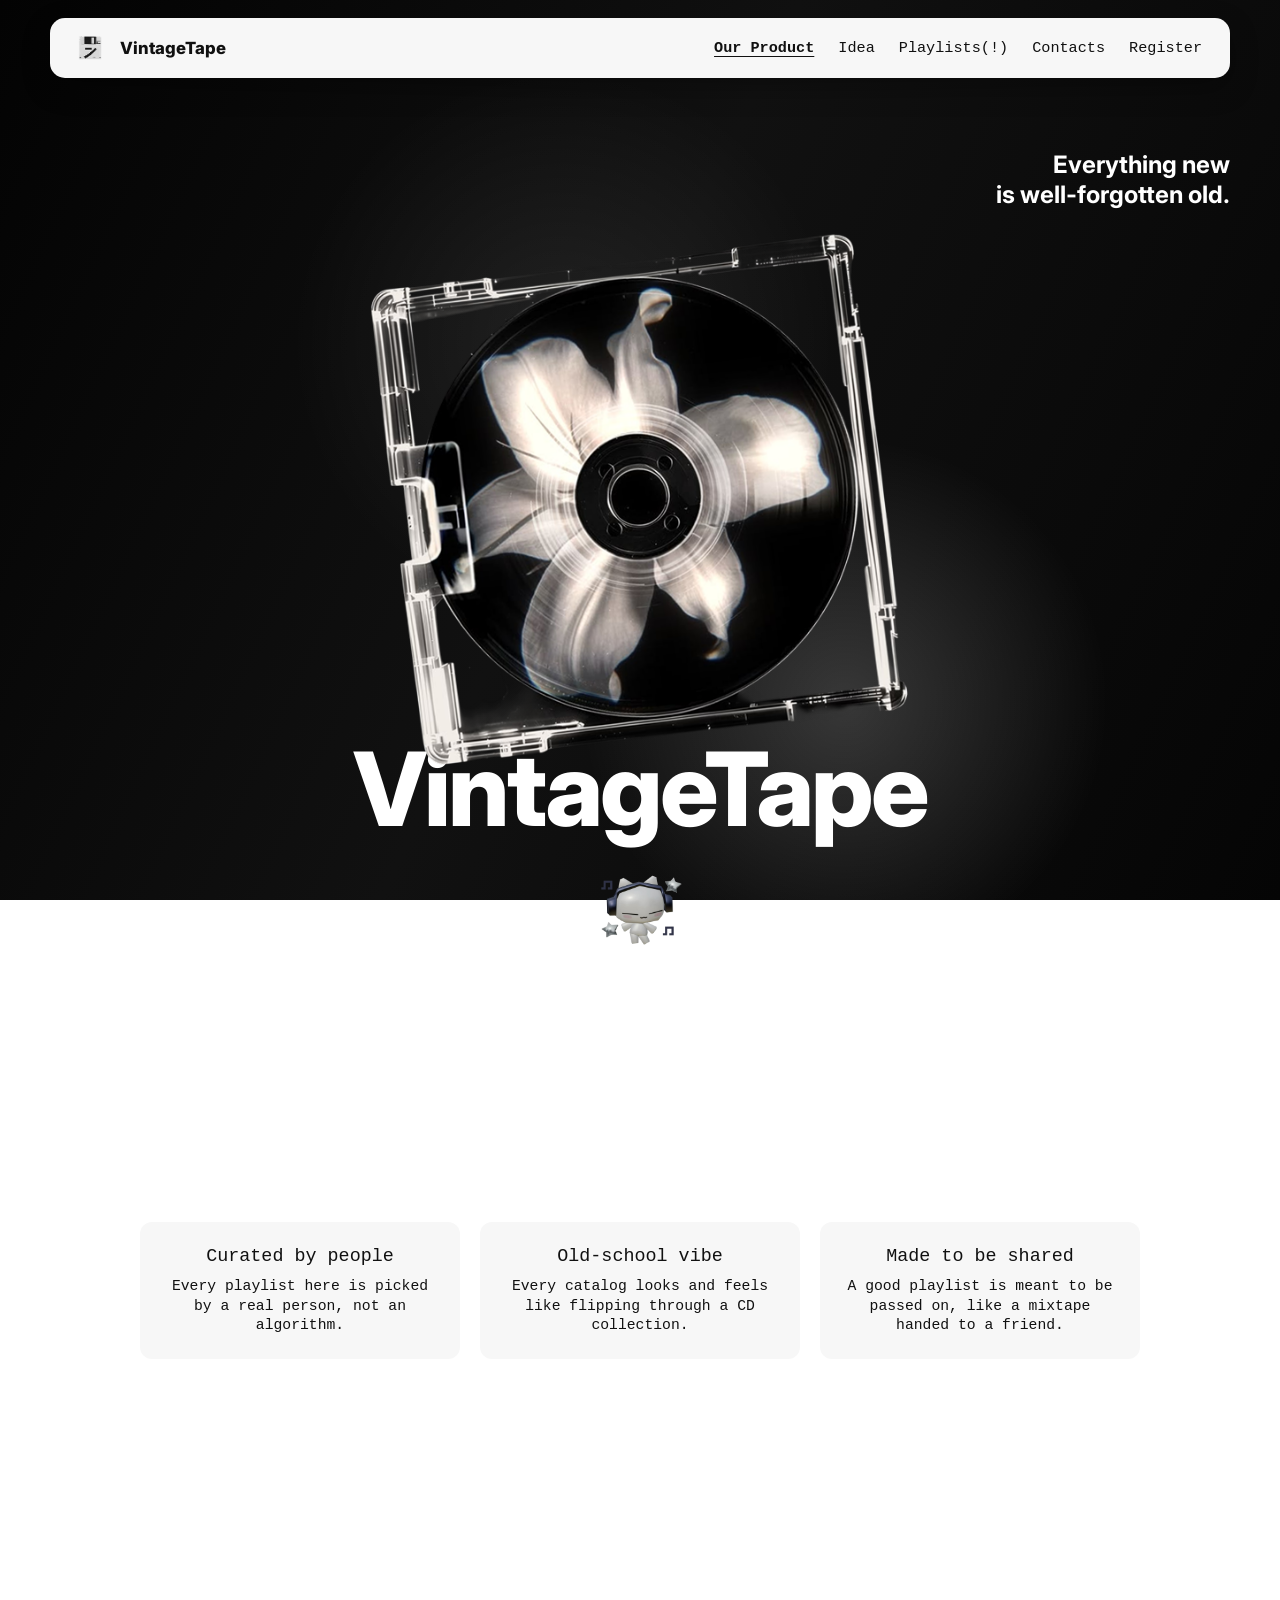
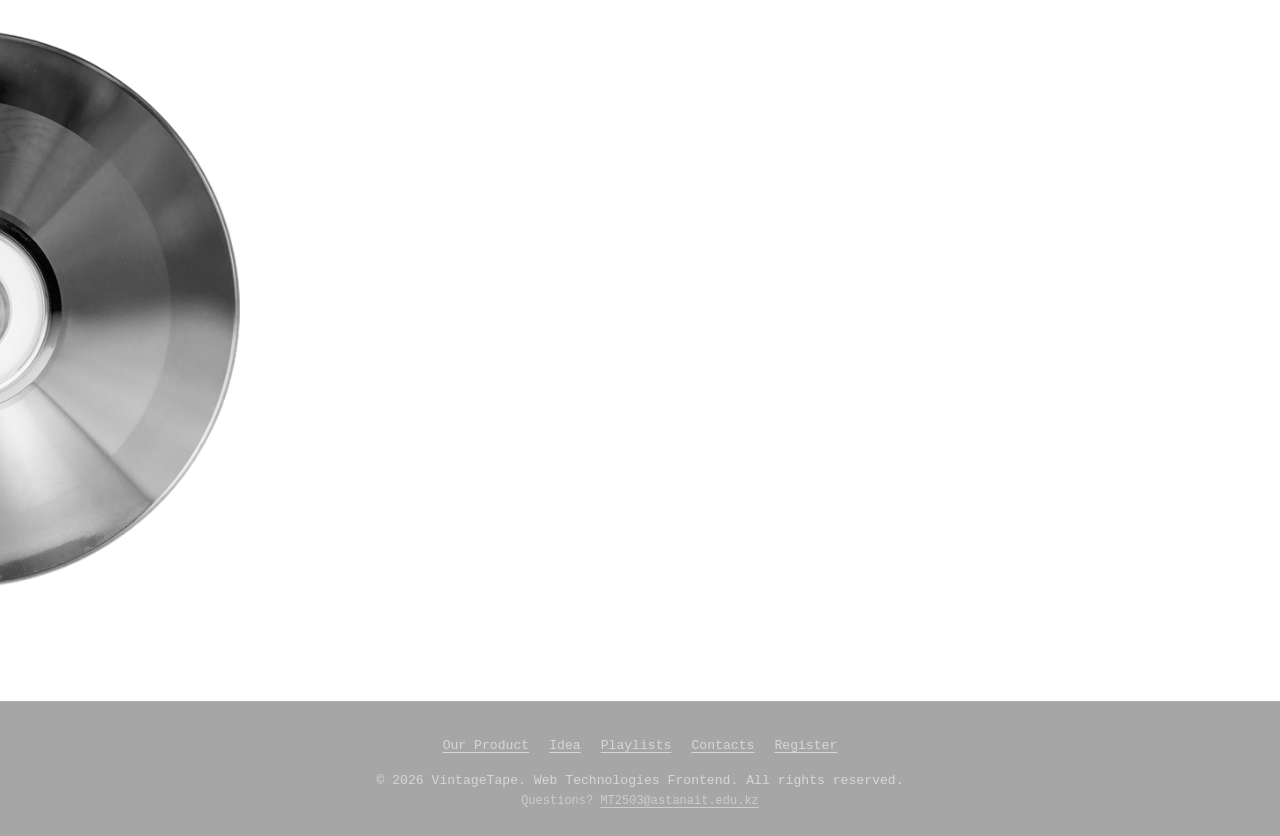
==== commit ae0155c7: "Assignment 4" ====
--- a/index.html
+++ b/index.html
@@ -16,6 +16,7 @@
 
 <body>
 
+
   <header class="site-nav">
     <a href="index.html" class="logo-link">
       <img src="images/logo.png" alt="VintageTape logo" class="logo-image" width="40" height="40">
@@ -28,6 +29,7 @@
         <li><a href="idea.html">Idea</a></li>
         <li><a href="playlists.html">Playlists(!)</a></li>
         <li><a href="contacts.html">Contacts</a></li>
+        <li><a href="register.html">Register</a></li>
       </ul>
     </nav>
   </header>
@@ -109,6 +111,7 @@
         <a href="idea.html">Idea</a>
         <a href="playlists.html">Playlists</a>
         <a href="contacts.html">Contacts</a>
+        <a href="register.html">Register</a>
       </nav>
       <p>&copy; 2026 VintageTape. Web Technologies Frontend. All rights reserved.</p>
       <p class="footer-copy">Questions? <a href="mailto:254316@astanait.edu.kz">MT2503@astanait.edu.kz</a></p>
@@ -116,4 +119,4 @@
   </footer>
 
 </body>
-</html>+</html>
--- a/css/style.css
+++ b/css/style.css
@@ -21,6 +21,11 @@
   background-attachment: fixed;
 }
 
+/* Pages that load Bootstrap keep the same line height as the other pages */
+.forms-page {
+  line-height: normal;
+}
+
 /* Responsive images: never wider than their container, keep proportions */
 img {
   display: block;
@@ -28,7 +33,6 @@
   height: auto;
 }
 
-
 /* Page sections */
 
 .memory-section {
@@ -71,6 +75,10 @@
   color: #111;
   text-decoration: none;
   flex-shrink: 0;
+}
+
+.logo-link:hover {
+  color: #111;
 }
 
 .logo-image {
@@ -142,6 +150,7 @@
 .btn-cta:hover,
 .btn-cta:focus-visible {
   background: #2a2a2a;
+  color: #fff;
 }
 
 /* Shared card / image styles */
@@ -723,11 +732,8 @@
 }
 
 .contacts-card {
-  width: min(480px, 100%);
+  width: min(560px, 100%);
   padding: 24px 18px;
-
-  display: flex;
-  flex-direction: column;
 
   background: #f7f7f7;
   color: #111;
@@ -752,44 +758,145 @@
   line-height: 1.4;
 }
 
-.contacts-card label {
-  margin: 0 0 8px;
+/* Bootstrap form parts, adjusted to the VintageTape look */
+.contacts-card .form-label,
+.contacts-card .form-check-label,
+.contacts-card .form-legend {
   font-family: "Iosevka Charon", monospace;
   font-size: 0.95rem;
-}
-
-.contacts-card input {
-  width: 100%;
-  max-width: 100%;
-  margin: 0 0 16px;
-  padding: 10px 12px;
-
-  border: 1px solid rgba(0, 0, 0, 0.35);
-  border-radius: 6px;
-  background: #fff;
-  color: #111;
-
+  color: #111;
+}
+
+.contacts-card .form-legend {
+  float: none;
+  width: auto;
+  margin-bottom: 0.5rem;
+}
+
+.contacts-card .form-control,
+.contacts-card .form-select {
   font-family: "Iosevka Charon", monospace;
   font-size: 0.95rem;
 }
 
+.contacts-card .form-text {
+  color: rgba(17, 17, 17, 0.7);
+  font-size: 0.8rem;
+}
+
+/* darker feedback colours so the small text stays readable on the light card */
+.contacts-card .invalid-feedback {
+  color: #b02a37;
+  font-size: 0.85rem;
+}
+
+.contacts-card .valid-feedback {
+  color: #146c43;
+  font-size: 0.85rem;
+}
+
+.contacts-card .alert {
+  font-size: 0.9rem;
+}
+
+.form-actions {
+  display: flex;
+  flex-wrap: wrap;
+  gap: 12px;
+}
+
+.btn-submit,
+.btn-reset {
+  padding: 12px 28px;
+  border-radius: 15px;
+  font-family: "Iosevka Charon", monospace;
+  font-size: 0.95rem;
+  cursor: pointer;
+}
+
 .btn-submit {
-  margin-top: 8px;
-  padding: 14px;
-
-  border: none;
-  border-radius: 15px;
+  border: 2px solid #111;
   background: #111;
   color: #fff;
-
-  font-family: "Iosevka Charon", monospace;
-  font-size: 0.95rem;
-  cursor: pointer;
 }
 
 .btn-submit:hover,
 .btn-submit:focus-visible {
   background: #2a2a2a;
+}
+
+.btn-reset {
+  border: 2px solid #111;
+  background: transparent;
+  color: #111;
+}
+
+.btn-reset:hover,
+.btn-reset:focus-visible {
+  background: rgba(0, 0, 0, 0.08);
+}
+
+/* Register page */
+
+.register-title {
+  margin: 0 auto;
+  max-width: 650px;
+  text-align: center;
+
+  font-family: "Inter", sans-serif;
+  font-size: 2rem;
+  font-weight: 700;
+  line-height: 1.1;
+}
+
+.register-intro {
+  max-width: 620px;
+  margin: 20px auto 32px;
+  text-align: center;
+  font-size: 0.95rem;
+  line-height: 1.45;
+  color: rgba(255, 255, 255, 0.8);
+}
+
+.register-card {
+  width: min(720px, 100%);
+  margin: 0 auto;
+}
+
+.rules-card {
+  max-width: 720px;
+  margin: 0 auto;
+  padding: 24px 22px;
+
+  background: rgba(255, 255, 255, 0.08);
+  border: 1px solid rgba(255, 255, 255, 0.35);
+  border-radius: 14px;
+}
+
+.rules-card h2 {
+  margin: 0 0 12px;
+  font-family: "Inter", sans-serif;
+  font-weight: 700;
+  font-size: clamp(1.3rem, 3vw, 1.7rem);
+}
+
+.rules-card ul {
+  margin: 0 0 16px;
+  padding-left: 20px;
+  font-size: 0.92rem;
+  line-height: 1.6;
+}
+
+.rules-card p {
+  margin: 0;
+  font-size: 0.92rem;
+}
+
+.rules-card a {
+  color: #fff;
+  font-weight: 700;
+  text-decoration: underline;
+  text-underline-offset: 3px;
 }
 
 .faq-kicker {
@@ -861,4 +968,4 @@
 
 .demo-card .btn-cta {
   margin-top: 8px;
-}+}
--- a/css/responsive.css
+++ b/css/responsive.css
@@ -176,14 +176,22 @@
     width: auto;
   }
 
-  /* contacts: roomier form card */
+  /* contacts and register: roomier form card */
   .contacts-card {
     padding: 40px;
   }
 
-  .contacts-card input {
-    margin-bottom: 20px;
-    padding: 12px 14px;
+  .register-title {
+    font-size: clamp(2.2rem, 4vw, 3rem);
+    line-height: 1.15;
+  }
+
+  .register-intro {
+    font-size: 1rem;
+  }
+
+  .rules-card {
+    padding: 30px 36px;
   }
 
   .faq-item summary {
@@ -272,4 +280,4 @@
   * {
     transition: none !important;
   }
-}+}
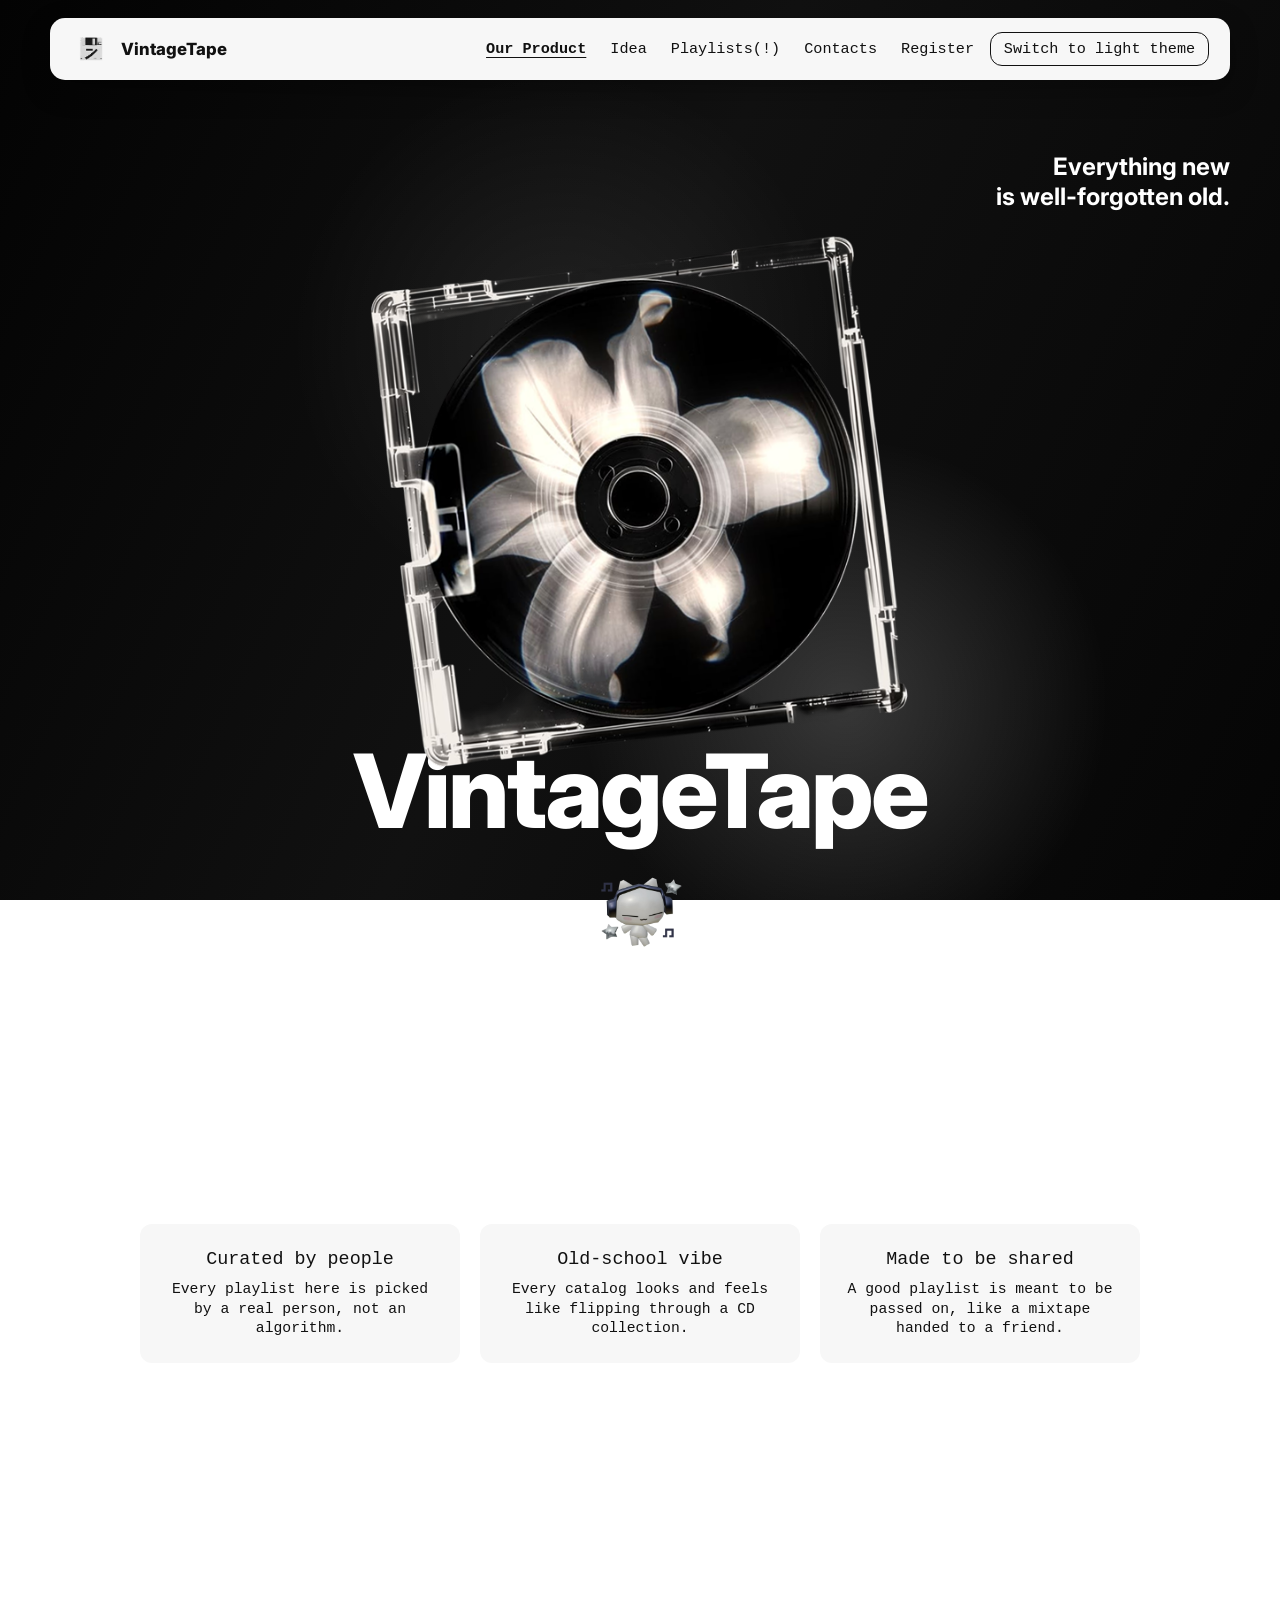
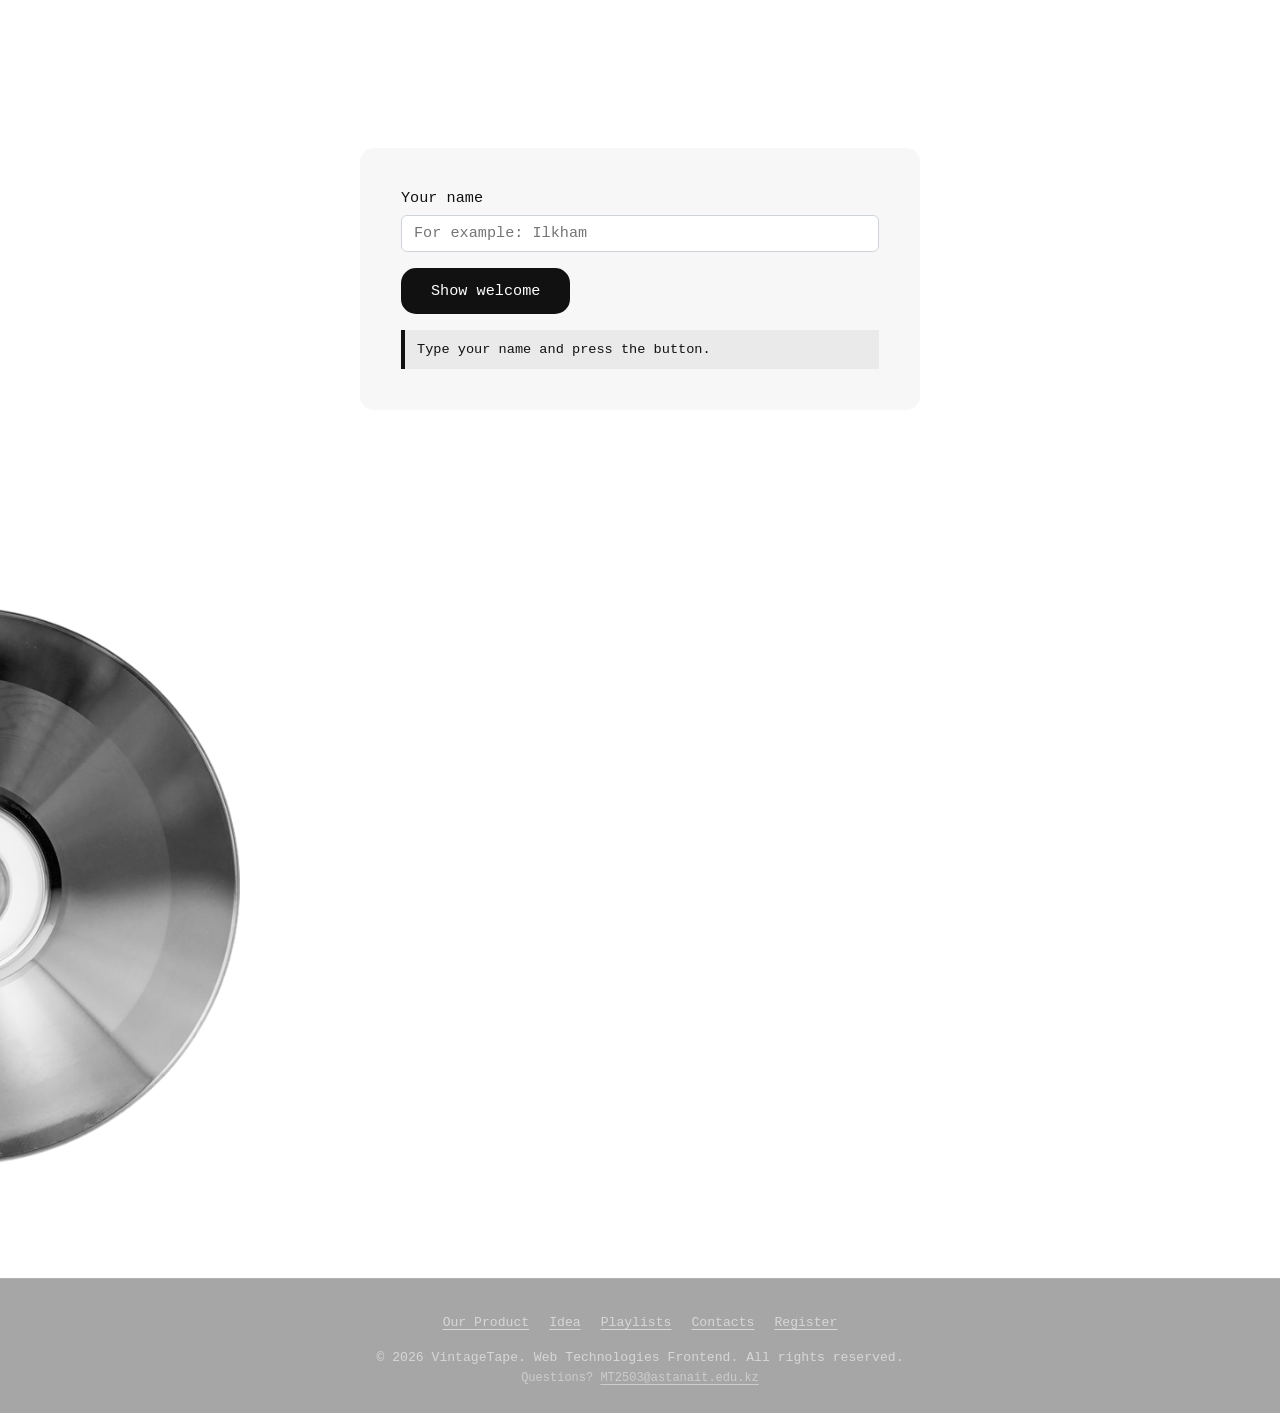
==== commit c3c79477: "Ass5-part1" ====
--- a/index.html
+++ b/index.html
@@ -12,6 +12,7 @@
   <link rel="icon" type="image/x-icon" href="images/favicon.ico">
   <link rel="stylesheet" href="css/style.css">
   <link rel="stylesheet" href="css/responsive.css">
+  <link rel="stylesheet" href="css/features.css">
 </head>
 
 <body>
@@ -30,6 +31,7 @@
         <li><a href="playlists.html">Playlists(!)</a></li>
         <li><a href="contacts.html">Contacts</a></li>
         <li><a href="register.html">Register</a></li>
+        <li><button type="button" id="theme-button" class="theme-button">Switch to light theme</button></li>
       </ul>
     </nav>
   </header>
@@ -81,6 +83,22 @@
       </div>
     </section>
 
+    <!-- TASK 0: welcome message -->
+    <section class="memory-section" aria-labelledby="welcome-title">
+      <div class="page-shell">
+        <p class="faq-kicker feature-kicker">Task 0 - Select elements and update content</p>
+        <h2 id="welcome-title" class="benefits-title">Say hello to VintageTape</h2>
+
+        <div class="contacts-card tool-card">
+          <label for="name-input" class="tool-label">Your name</label>
+          <input type="text" id="name-input" class="tool-input" placeholder="For example: Ilkham">
+          <button type="button" id="welcome-button" class="btn-submit">Show welcome</button>
+
+          <p id="welcome-message" class="demo-note tool-message" aria-live="polite">Type your name and press the button.</p>
+        </div>
+      </div>
+    </section>
+
     <!-- FEATURED PLAYLISTS -->
     <section class="memory-section featured-section" aria-labelledby="featured-title">
 
@@ -118,5 +136,7 @@
     </div>
   </footer>
 
+  <script src="js/theme.js" defer></script>
+  <script src="js/welcome.js" defer></script>
 </body>
 </html>
--- a/css/features.css
+++ b/css/features.css
@@ -0,0 +1,252 @@
+.feature-kicker {
+  text-align: center;
+}
+ 
+/* ---------- card with a form field (same card as the contact form) ---------- */
+ 
+.tool-card {
+  margin: 0 auto 24px;
+}
+ 
+.tool-label {
+  display: block;
+  margin-bottom: 0.5rem;
+  font-family: "Iosevka Charon", monospace;
+  font-size: 0.95rem;
+  color: #111;
+}
+ 
+/* looks like the Bootstrap .form-control used in the forms */
+.tool-input {
+  display: block;
+  width: 100%;
+  margin-bottom: 16px;
+  padding: 0.375rem 0.75rem;
+  border: 1px solid #ced4da;
+  border-radius: 6px;
+  background: #fff;
+  color: #111;
+  font-family: "Iosevka Charon", monospace;
+  font-size: 0.95rem;
+  line-height: 1.5;
+}
+ 
+.tool-input:focus {
+  border-color: #86b7fe;
+  box-shadow: 0 0 0 0.25rem rgba(13, 110, 253, 0.25);
+  outline: 0;
+}
+ 
+/* messages use the .demo-note style of the site */
+.tool-message {
+  margin: 16px 0 0;
+}
+ 
+.tool-error {
+  border-left-color: #b02a37;
+  color: #842029;
+}
+ 
+.search-card {
+  position: relative;
+  z-index: 1;
+  margin-bottom: 44px;
+}
+ 
+/* the hidden attribute must win over the display rules of the site */
+.playlist-card[hidden],
+.tool-message[hidden],
+.faq-answer[hidden] {
+  display: none;
+}
+ 
+/* ---------- Task 1: theme button (inside the menu) ---------- */
+ 
+.theme-button {
+  padding: 0.45rem 0.8rem;
+  border: 1px solid #111;
+  border-radius: 12px;
+  background: transparent;
+  color: #111;
+  font: inherit;
+  cursor: pointer;
+}
+ 
+.theme-button:hover,
+.theme-button:focus-visible {
+  background: rgba(0, 0, 0, 0.1);
+}
+ 
+/* ---------- Task 2: FAQ buttons (look like the old questions) ---------- */
+ 
+.faq-heading {
+  margin: 0;
+  font-size: inherit;
+}
+ 
+.faq-question {
+  display: block;
+  width: 100%;
+  padding: 0;
+  border: 0;
+  background: none;
+  color: #fff;
+  font-family: inherit;
+  font-size: 0.95rem;
+  font-weight: 700;
+  text-align: left;
+  cursor: pointer;
+}
+ 
+.faq-question:hover {
+  text-decoration: underline;
+  text-underline-offset: 4px;
+}
+ 
+.faq-question::after {
+  content: " +";
+}
+ 
+.faq-question[aria-expanded="true"]::after {
+  content: " -";
+}
+ 
+.faq-answer {
+  margin: 12px 0 0;
+  font-size: 0.88rem;
+  line-height: 1.4;
+  color: rgba(255, 255, 255, 0.8);
+}
+ 
+/* ---------- Task 4: favourites list ---------- */
+ 
+.favourite-list {
+  margin: 8px 0 0;
+  padding: 0;
+  list-style: none;
+}
+ 
+.favourite-item {
+  display: flex;
+  justify-content: space-between;
+  align-items: center;
+  gap: 12px;
+  padding: 10px 0;
+  border-top: 1px solid rgba(0, 0, 0, 0.15);
+  font-size: 0.95rem;
+  word-break: break-word;
+}
+ 
+.remove-button {
+  flex-shrink: 0;
+  padding: 6px 16px;
+  border-radius: 12px;
+  font-size: 0.85rem;
+}
+ 
+/* =========================================================
+   Task 1: LIGHT THEME  (class "light-theme" on <body>)
+   The light cards of the site get a border and a shadow, so they
+   stay visible on the light page. Text that was white becomes dark.
+   ========================================================= */
+ 
+/* the same invisible border in both themes, so the layout does not move
+   by 2px when the theme is changed */
+.benefit-card,
+.memory-card,
+.idea-cta-card,
+.contacts-card,
+.make-it-yours-shell,
+.demo-card,
+.site-nav {
+  border: 1px solid transparent;
+}
+ 
+body.light-theme {
+  color: #111;
+  background:
+    radial-gradient(circle at 66% 78%, rgba(255, 255, 255, 0.35), transparent 28%),
+    linear-gradient(115deg, #d8d3c9 0%, #cbc5b9 100%);
+}
+ 
+/* white text -> dark text */
+body.light-theme .idea-title,
+body.light-theme .idea-intro,
+body.light-theme .register-intro,
+body.light-theme .benefits-summary,
+body.light-theme .faq-question,
+body.light-theme .featured-list a,
+body.light-theme .featured-link,
+body.light-theme .playlist-card,
+body.light-theme .rules-card,
+body.light-theme .rules-card a {
+  color: #111;
+}
+ 
+body.light-theme .faq-kicker {
+  color: rgba(0, 0, 0, 0.65);
+}
+ 
+body.light-theme .faq-answer {
+  color: rgba(0, 0, 0, 0.8);
+}
+ 
+/* hover and focus effects that were white */
+body.light-theme .featured-list a:hover,
+body.light-theme .featured-list a:focus-visible {
+  color: rgba(0, 0, 0, 0.6);
+}
+ 
+body.light-theme .playlist-card:hover {
+  background: rgba(255, 255, 255, 0.95);
+}
+ 
+body.light-theme :focus-visible {
+  outline-color: #111;
+}
+ 
+/* translucent white cards */
+body.light-theme .playlist-card,
+body.light-theme .rules-card {
+  background: rgba(255, 255, 255, 0.6);
+  border-color: rgba(0, 0, 0, 0.35);
+}
+ 
+/* light cards: border + shadow so they do not melt into the page */
+body.light-theme .benefit-card,
+body.light-theme .memory-card,
+body.light-theme .idea-cta-card,
+body.light-theme .contacts-card,
+body.light-theme .make-it-yours-shell,
+body.light-theme .demo-card {
+  border-color: rgba(0, 0, 0, 0.25);
+  box-shadow: 0 6px 18px rgba(0, 0, 0, 0.2);
+}
+ 
+body.light-theme .site-nav {
+  border-color: rgba(0, 0, 0, 0.25);
+  box-shadow: 0 6px 18px rgba(0, 0, 0, 0.2);
+}
+ 
+/* lines between items */
+body.light-theme .faq-item,
+body.light-theme .featured-list a {
+  border-color: rgba(0, 0, 0, 0.25);
+}
+ 
+/* pictures made for the dark page: a soft shadow keeps them visible */
+body.light-theme .hero-cat,
+body.light-theme .contacts-cat,
+body.light-theme .disc-image,
+body.light-theme .featured-disc-image,
+body.light-theme .floating-disc,
+body.light-theme .playlist-disc img {
+  filter: drop-shadow(0 0 6px rgba(0, 0, 0, 0.45));
+}
+ 
+body.light-theme .site-footer {
+  background: rgba(0, 0, 0, 0.08);
+  border-top-color: rgba(0, 0, 0, 0.25);
+  color: #222;
+}
+ 
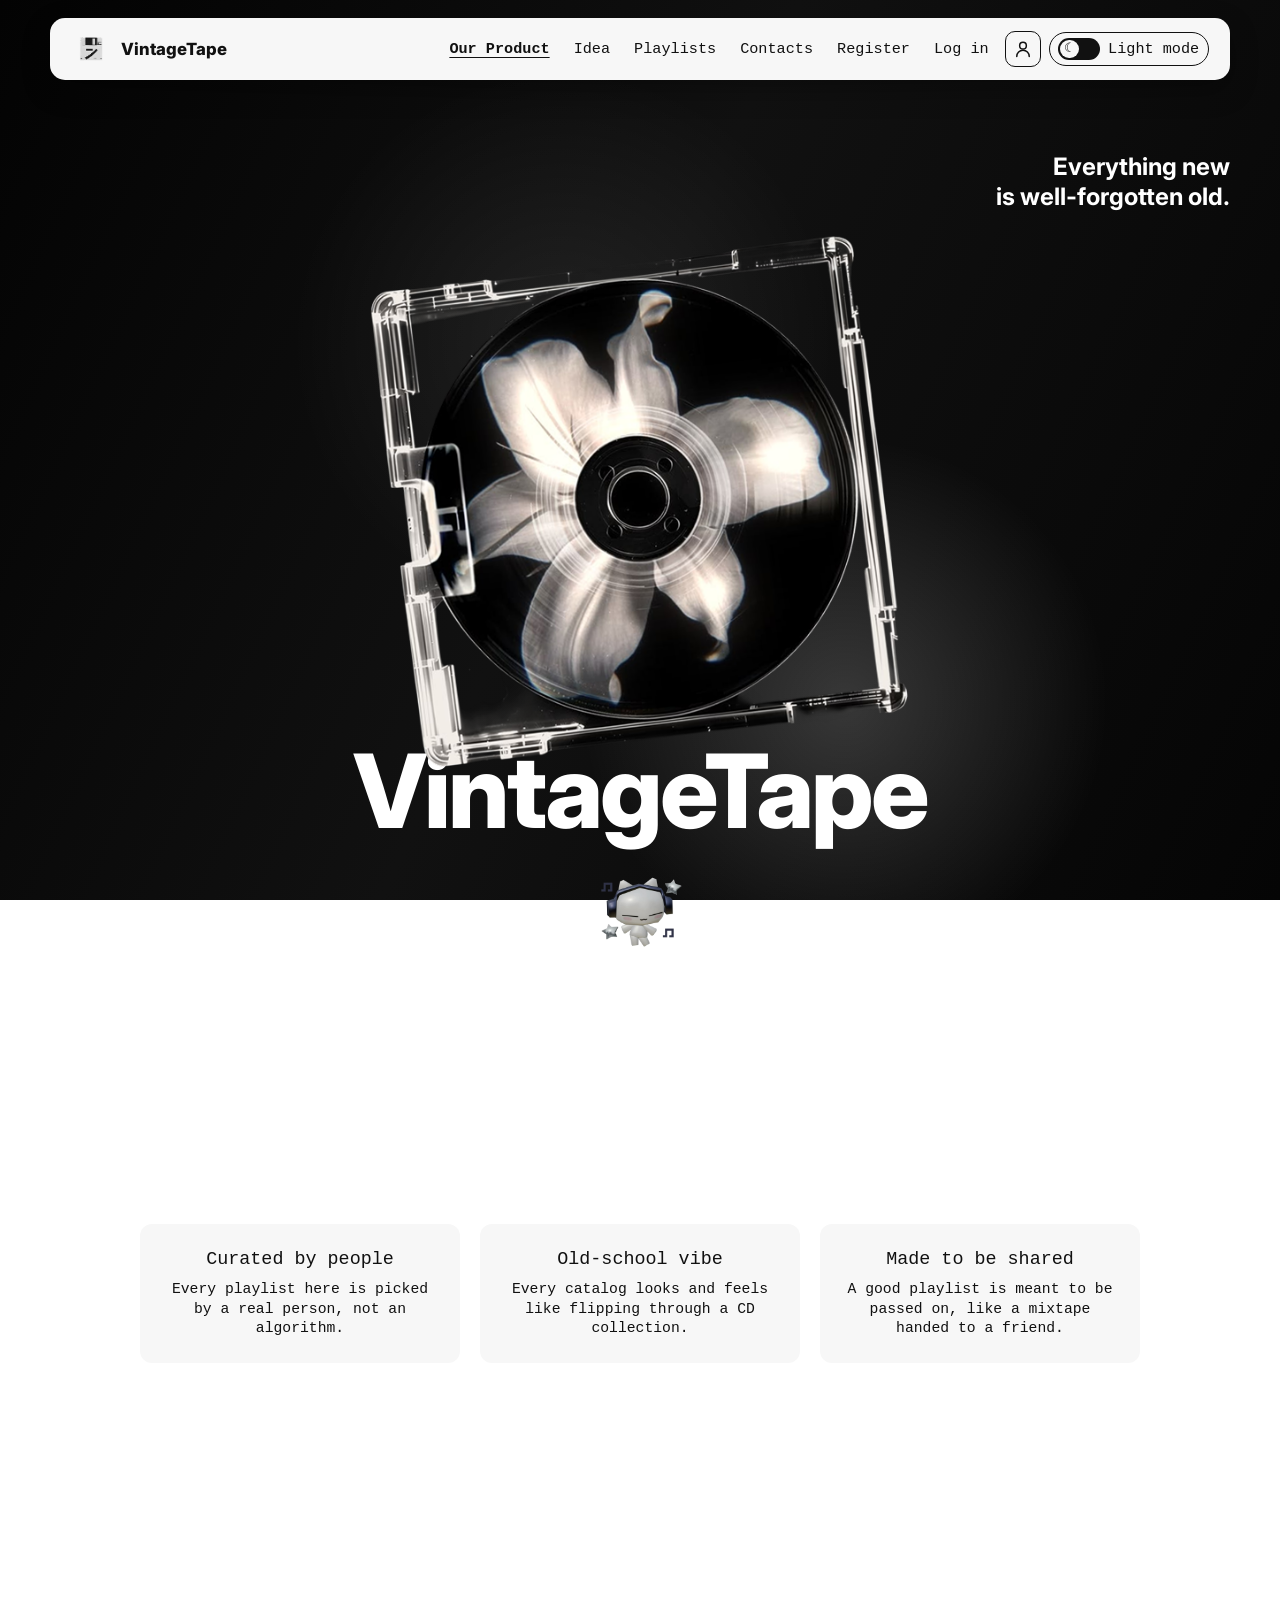
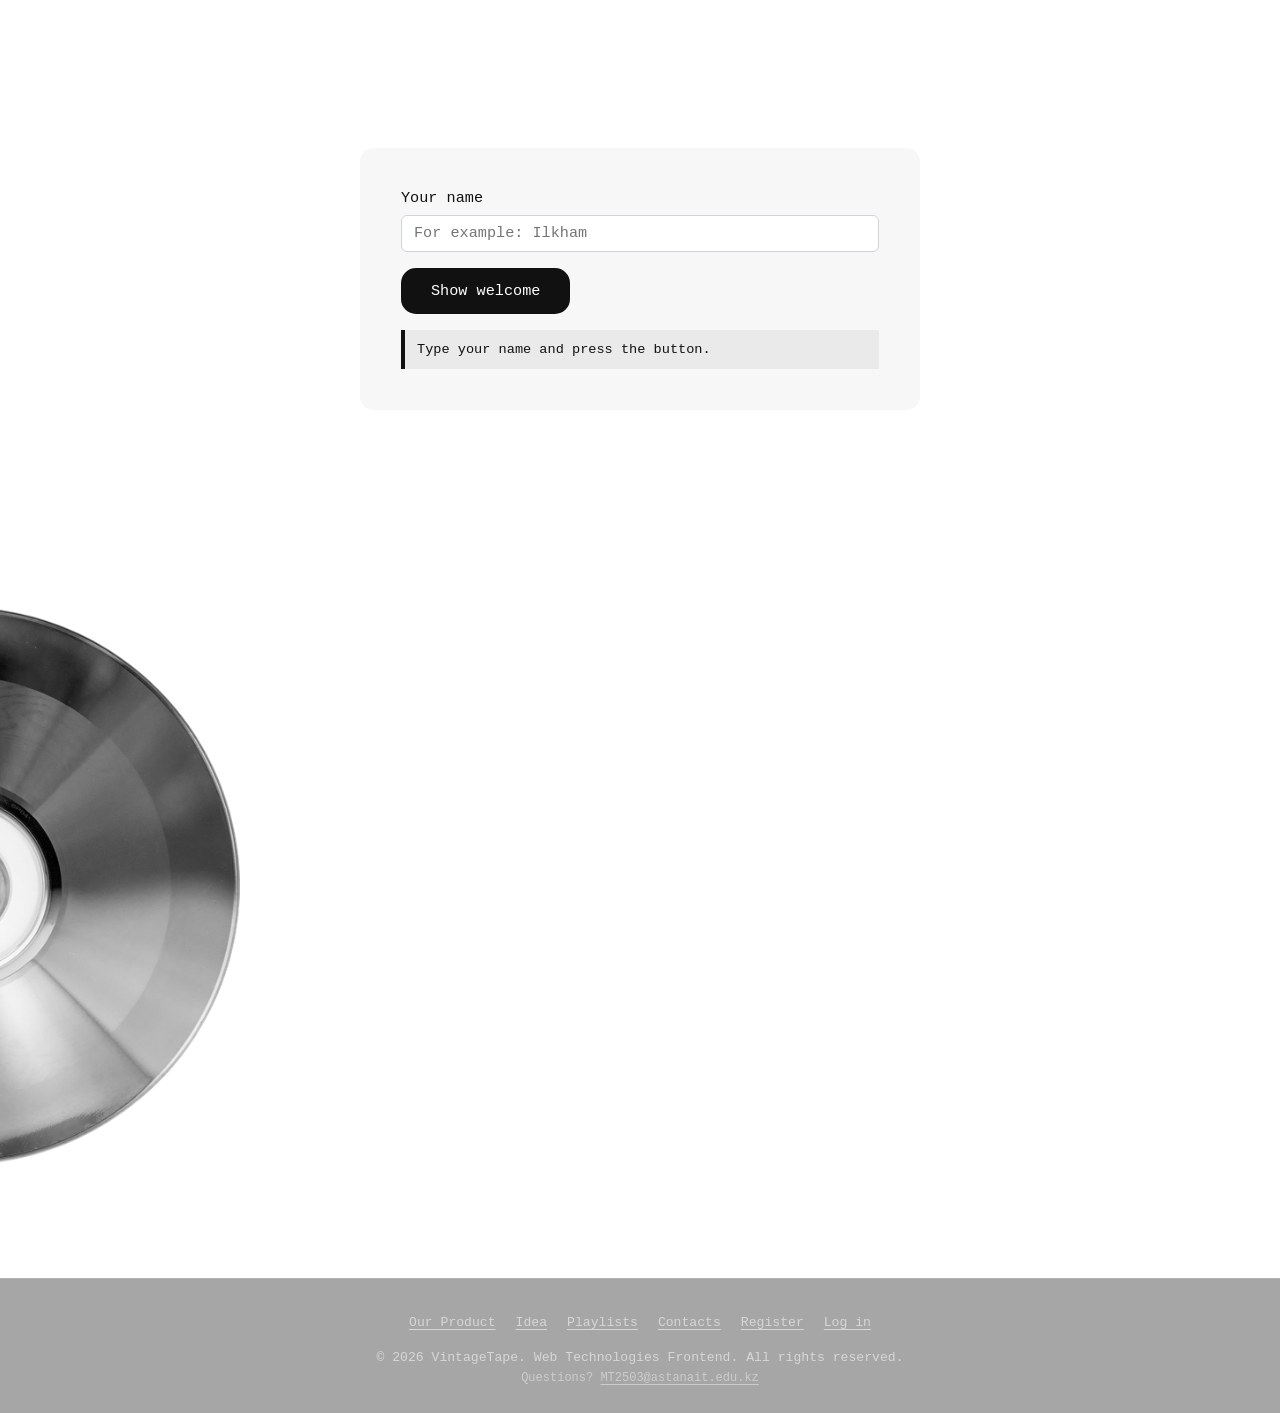
==== commit 614d58df: "Final" ====
--- a/index.html
+++ b/index.html
@@ -25,15 +25,37 @@
     </a>
 
     <nav class="nav-links" aria-label="Primary">
-      <ul>
-        <li><a href="index.html" aria-current="page">Our Product</a></li>
-        <li><a href="idea.html">Idea</a></li>
-        <li><a href="playlists.html">Playlists(!)</a></li>
-        <li><a href="contacts.html">Contacts</a></li>
-        <li><a href="register.html">Register</a></li>
-        <li><button type="button" id="theme-button" class="theme-button">Switch to light theme</button></li>
-      </ul>
-    </nav>
+  <ul>
+    <li><a href="index.html" aria-current="page">Our Product</a></li>
+    <li><a href="idea.html">Idea</a></li>
+    <li><a href="playlists.html">Playlists</a></li>
+    <li><a href="contacts.html">Contacts</a></li>
+
+    <!-- видно только когда НЕ залогинен -->
+    <li data-auth="out"><a href="register.html">Register</a></li>
+    <li data-auth="out"><a href="login.html">Log in</a></li>
+
+    <!-- иконка профиля ВСЕГДА видна и всегда ведёт на profile.html -->
+    <li>
+      <a href="profile.html" class="profile-link"
+         aria-label="Open profile" title="Profile">
+        <svg viewBox="0 0 24 24" aria-hidden="true">
+          <circle cx="12" cy="8" r="4"></circle>
+          <path d="M4.5 21a7.5 7.5 0 0 1 15 0"></path>
+        </svg>
+      </a>
+    </li>
+
+    <li>
+      <button type="button" id="theme-button" class="theme-switch" role="switch" aria-checked="false">
+        <span class="switch-track" aria-hidden="true">
+          <span class="switch-knob">☾</span>
+        </span>
+        <span class="switch-label">Light mode</span>
+      </button>
+    </li>
+  </ul>
+</nav>
   </header>
 
   <main id="main-content">
@@ -83,19 +105,19 @@
       </div>
     </section>
 
-    <!-- TASK 0: welcome message -->
+    <!-- WELCOME MESSAGE -->
     <section class="memory-section" aria-labelledby="welcome-title">
       <div class="page-shell">
-        <p class="faq-kicker feature-kicker">Task 0 - Select elements and update content</p>
+        <p class="faq-kicker feature-kicker">Nice to meet you</p>
         <h2 id="welcome-title" class="benefits-title">Say hello to VintageTape</h2>
 
-        <div class="contacts-card tool-card">
+        <form id="welcome-form" class="contacts-card tool-card" novalidate>
           <label for="name-input" class="tool-label">Your name</label>
-          <input type="text" id="name-input" class="tool-input" placeholder="For example: Ilkham">
-          <button type="button" id="welcome-button" class="btn-submit">Show welcome</button>
+          <input type="text" id="name-input" class="tool-input" maxlength="30" autocomplete="given-name" placeholder="For example: Ilkham">
+          <button type="submit" id="welcome-button" class="btn-submit">Show welcome</button>
 
           <p id="welcome-message" class="demo-note tool-message" aria-live="polite">Type your name and press the button.</p>
-        </div>
+        </form>
       </div>
     </section>
 
@@ -130,13 +152,16 @@
         <a href="playlists.html">Playlists</a>
         <a href="contacts.html">Contacts</a>
         <a href="register.html">Register</a>
+        <a href="login.html">Log in</a>
       </nav>
       <p>&copy; 2026 VintageTape. Web Technologies Frontend. All rights reserved.</p>
       <p class="footer-copy">Questions? <a href="mailto:254316@astanait.edu.kz">MT2503@astanait.edu.kz</a></p>
     </div>
   </footer>
 
+  <script src="js/jquery-3.6.0.min.js" defer></script>
   <script src="js/theme.js" defer></script>
+  <script src="js/auth.js" defer></script>
   <script src="js/welcome.js" defer></script>
 </body>
 </html>
--- a/css/style.css
+++ b/css/style.css
@@ -941,16 +941,6 @@
 
 /* Demonstration result page */
 
-.demo-card {
-  max-width: 640px;
-  margin: 0 auto;
-  padding: 32px 24px;
-
-  background: #f7f7f7;
-  color: #111;
-  border-radius: 14px;
-  text-align: center;
-}
 
 .demo-card h1 {
   margin: 0 0 16px;
--- a/css/responsive.css
+++ b/css/responsive.css
@@ -271,13 +271,4 @@
   }
 }
 
-/* ---------- Respect reduced-motion settings ---------- */
-@media (prefers-reduced-motion: reduce) {
-  html {
-    scroll-behavior: auto;
-  }
-
-  * {
-    transition: none !important;
-  }
-}
+
--- a/css/features.css
+++ b/css/features.css
@@ -1,13 +1,15 @@
+/* ---------- small labels above the features ---------- */
+
 .feature-kicker {
   text-align: center;
 }
- 
+
 /* ---------- card with a form field (same card as the contact form) ---------- */
- 
+
 .tool-card {
   margin: 0 auto 24px;
 }
- 
+
 .tool-label {
   display: block;
   margin-bottom: 0.5rem;
@@ -15,7 +17,7 @@
   font-size: 0.95rem;
   color: #111;
 }
- 
+
 /* looks like the Bootstrap .form-control used in the forms */
 .tool-input {
   display: block;
@@ -30,38 +32,36 @@
   font-size: 0.95rem;
   line-height: 1.5;
 }
- 
+
 .tool-input:focus {
   border-color: #86b7fe;
   box-shadow: 0 0 0 0.25rem rgba(13, 110, 253, 0.25);
   outline: 0;
 }
- 
+
 /* messages use the .demo-note style of the site */
 .tool-message {
   margin: 16px 0 0;
 }
- 
+
 .tool-error {
   border-left-color: #b02a37;
   color: #842029;
 }
- 
+
 .search-card {
   position: relative;
   z-index: 1;
   margin-bottom: 44px;
 }
- 
-/* the hidden attribute must win over the display rules of the site */
-.playlist-card[hidden],
-.tool-message[hidden],
-.faq-answer[hidden] {
-  display: none;
-}
- 
+
+/* jQuery adds and removes this class to hide and show blocks */
+.is-hidden {
+  display: none !important;
+}
+
 /* ---------- Task 1: theme button (inside the menu) ---------- */
- 
+
 .theme-button {
   padding: 0.45rem 0.8rem;
   border: 1px solid #111;
@@ -71,19 +71,19 @@
   font: inherit;
   cursor: pointer;
 }
- 
+
 .theme-button:hover,
 .theme-button:focus-visible {
   background: rgba(0, 0, 0, 0.1);
 }
- 
+
 /* ---------- Task 2: FAQ buttons (look like the old questions) ---------- */
- 
+
 .faq-heading {
   margin: 0;
   font-size: inherit;
 }
- 
+
 .faq-question {
   display: block;
   width: 100%;
@@ -97,35 +97,35 @@
   text-align: left;
   cursor: pointer;
 }
- 
+
 .faq-question:hover {
   text-decoration: underline;
   text-underline-offset: 4px;
 }
- 
+
 .faq-question::after {
   content: " +";
 }
- 
+
 .faq-question[aria-expanded="true"]::after {
   content: " -";
 }
- 
+
 .faq-answer {
   margin: 12px 0 0;
   font-size: 0.88rem;
   line-height: 1.4;
   color: rgba(255, 255, 255, 0.8);
 }
- 
+
 /* ---------- Task 4: favourites list ---------- */
- 
+
 .favourite-list {
   margin: 8px 0 0;
   padding: 0;
   list-style: none;
 }
- 
+
 .favourite-item {
   display: flex;
   justify-content: space-between;
@@ -136,20 +136,20 @@
   font-size: 0.95rem;
   word-break: break-word;
 }
- 
+
 .remove-button {
   flex-shrink: 0;
   padding: 6px 16px;
   border-radius: 12px;
   font-size: 0.85rem;
 }
- 
+
 /* =========================================================
    Task 1: LIGHT THEME  (class "light-theme" on <body>)
    The light cards of the site get a border and a shadow, so they
    stay visible on the light page. Text that was white becomes dark.
    ========================================================= */
- 
+
 /* the same invisible border in both themes, so the layout does not move
    by 2px when the theme is changed */
 .benefit-card,
@@ -161,14 +161,14 @@
 .site-nav {
   border: 1px solid transparent;
 }
- 
+
 body.light-theme {
   color: #111;
   background:
     radial-gradient(circle at 66% 78%, rgba(255, 255, 255, 0.35), transparent 28%),
     linear-gradient(115deg, #d8d3c9 0%, #cbc5b9 100%);
 }
- 
+
 /* white text -> dark text */
 body.light-theme .idea-title,
 body.light-theme .idea-intro,
@@ -182,36 +182,36 @@
 body.light-theme .rules-card a {
   color: #111;
 }
- 
+
 body.light-theme .faq-kicker {
   color: rgba(0, 0, 0, 0.65);
 }
- 
+
 body.light-theme .faq-answer {
   color: rgba(0, 0, 0, 0.8);
 }
- 
+
 /* hover and focus effects that were white */
 body.light-theme .featured-list a:hover,
 body.light-theme .featured-list a:focus-visible {
   color: rgba(0, 0, 0, 0.6);
 }
- 
+
 body.light-theme .playlist-card:hover {
   background: rgba(255, 255, 255, 0.95);
 }
- 
+
 body.light-theme :focus-visible {
   outline-color: #111;
 }
- 
+
 /* translucent white cards */
 body.light-theme .playlist-card,
 body.light-theme .rules-card {
   background: rgba(255, 255, 255, 0.6);
   border-color: rgba(0, 0, 0, 0.35);
 }
- 
+
 /* light cards: border + shadow so they do not melt into the page */
 body.light-theme .benefit-card,
 body.light-theme .memory-card,
@@ -222,18 +222,18 @@
   border-color: rgba(0, 0, 0, 0.25);
   box-shadow: 0 6px 18px rgba(0, 0, 0, 0.2);
 }
- 
+
 body.light-theme .site-nav {
   border-color: rgba(0, 0, 0, 0.25);
   box-shadow: 0 6px 18px rgba(0, 0, 0, 0.2);
 }
- 
+
 /* lines between items */
 body.light-theme .faq-item,
 body.light-theme .featured-list a {
   border-color: rgba(0, 0, 0, 0.25);
 }
- 
+
 /* pictures made for the dark page: a soft shadow keeps them visible */
 body.light-theme .hero-cat,
 body.light-theme .contacts-cat,
@@ -243,10 +243,502 @@
 body.light-theme .playlist-disc img {
   filter: drop-shadow(0 0 6px rgba(0, 0, 0, 0.45));
 }
- 
+
 body.light-theme .site-footer {
   background: rgba(0, 0, 0, 0.08);
   border-top-color: rgba(0, 0, 0, 0.25);
   color: #222;
 }
- +
+/* =========================================================
+   Assignment 6 additions
+   ========================================================= */
+
+/* ---------- Task 3: category buttons ---------- */
+
+.category-row {
+  display: flex;
+  flex-wrap: wrap;
+  gap: 10px;
+  margin-bottom: 16px;
+}
+
+.category-button {
+  padding: 6px 18px;
+  border: 2px solid #111;
+  border-radius: 15px;
+  background: transparent;
+  color: #111;
+  font-family: "Iosevka Charon", monospace;
+  font-size: 0.9rem;
+  cursor: pointer;
+}
+
+.category-button:hover {
+  background: rgba(0, 0, 0, 0.08);
+}
+
+.category-button.active {
+  background: #111;
+  color: #fff;
+}
+
+.clear-button {
+  padding: 6px 18px;
+  font-size: 0.85rem;
+}
+
+/* ---------- Task 4: "+ Favourite" button on every playlist card ---------- */
+
+.add-favourite {
+  margin-top: 14px;
+  padding: 6px 16px;
+  border: 1px solid #fff;
+  border-radius: 12px;
+  background: transparent;
+  color: #fff;
+  font-family: "Iosevka Charon", monospace;
+  font-size: 0.85rem;
+  cursor: pointer;
+}
+
+.add-favourite:hover {
+  background: rgba(255, 255, 255, 0.2);
+}
+
+.add-favourite.added {
+  background: #fff;
+  color: #111;
+}
+
+.favourite-empty {
+  margin: 16px 0 0;
+  font-size: 0.9rem;
+  color: #444;
+}
+
+.favourite-status {
+  border-left-color: #2a7a3b;
+}
+
+/* ---------- user journey: favourites in the contact form ---------- */
+
+.link-button {
+  padding: 0;
+  border: 0;
+  background: none;
+  color: #0b5ed7;
+  font: inherit;
+  text-decoration: underline;
+  cursor: pointer;
+}
+
+/* ---------- Task 5: field messages (also work without Bootstrap) ---------- */
+
+.contacts-card .valid-feedback,
+.contacts-card .invalid-feedback {
+  display: none;
+  margin-top: 0.25rem;
+  font-size: 0.85rem;
+}
+
+.contacts-card .valid-feedback {
+  color: #146c43;
+}
+
+.contacts-card .invalid-feedback {
+  color: #b02a37;
+}
+
+.contacts-card .is-valid ~ .valid-feedback,
+.contacts-card .is-invalid ~ .invalid-feedback {
+  display: block;
+}
+
+.contacts-card .form-control.is-invalid,
+.contacts-card .form-select.is-invalid {
+  border-color: #b02a37;
+}
+
+.contacts-card .form-control.is-valid,
+.contacts-card .form-select.is-valid {
+  border-color: #146c43;
+}
+
+body.light-theme .add-favourite {
+  border-color: #111;
+  color: #111;
+}
+
+body.light-theme .add-favourite:hover {
+  background: rgba(0, 0, 0, 0.1);
+}
+
+body.light-theme .add-favourite.added {
+  background: #111;
+  color: #fff;
+}
+
+/* ---------- Final project: light / dark switch ---------- */
+
+[data-auth][hidden] {
+  display: none;
+}
+
+.theme-switch {
+  display: inline-flex;
+  align-items: center;
+  gap: 8px;
+  padding: 0.3rem 0.55rem;
+  border: 1px solid #111;
+  border-radius: 999px;
+  background: transparent;
+  color: #111;
+  font: inherit;
+  cursor: pointer;
+  transition: background-color 0.2s, box-shadow 0.2s, transform 0.2s;
+}
+
+.theme-switch:hover {
+  background: rgba(0, 0, 0, 0.1);
+  box-shadow: 0 3px 10px rgba(0, 0, 0, 0.25);
+  transform: translateY(-1px);
+}
+
+.theme-switch:focus-visible {
+  outline: 3px solid #1a73e8;
+  outline-offset: 2px;
+}
+
+.switch-track {
+  display: inline-flex;
+  align-items: center;
+  width: 2.6rem;
+  height: 1.4rem;
+  padding: 2px;
+  border-radius: 999px;
+  background: #111;
+  transition: background-color 0.3s;
+  box-sizing: border-box;   /* на всякий случай */
+}
+
+.switch-knob {
+  flex-shrink: 0;           /* чтобы flex не сжимал кружок */
+  display: flex;
+  align-items: center;
+  justify-content: center;
+  width: 1.15rem;
+  height: 1.15rem;
+  border-radius: 50%;
+  background: #f7f7f7;
+  color: #111;
+  font-size: 0.8rem;        /* чуть уменьшил, чтобы иконка не упиралась */
+  line-height: 1;
+  transition: transform 0.4s ease;
+}
+
+body.light-theme .switch-track {
+  background: #c9a24a;
+}
+
+body.light-theme .switch-knob {
+  transform: translateX(1.2rem) rotate(360deg); /* можно чуть увеличить, если нужно до самого края */
+}
+
+/* ---------- Final project: log in, profile, API list ---------- */
+
+.auth-switch {
+  margin: 20px 0 0;
+  text-align: center;
+}
+
+.profile-heading {
+  margin: 0 0 12px;
+  font-size: 1.15rem;
+}
+
+.profile-list {
+  margin: 0 0 24px;
+}
+
+.profile-list div {
+  display: flex;
+  flex-direction: column;
+  gap: 2px;
+  padding: 10px 0;
+  border-bottom: 1px solid rgba(0, 0, 0, 0.2);
+}
+
+.profile-list dt {
+  font-size: 0.85rem;
+  font-weight: 700;
+}
+
+.profile-list dd {
+  margin: 0;
+  overflow-wrap: anywhere;
+}
+
+.profile-link {
+  display: inline-block;
+  text-decoration: none;
+  text-align: center;
+}
+
+.sample-list {
+  display: grid;
+  gap: 12px;
+  margin: 16px 0 0;
+  padding: 0;
+  list-style: none;
+}
+
+.sample-item {
+  display: flex;
+  flex-wrap: wrap;
+  align-items: center;
+  gap: 12px;
+  padding: 10px;
+  border: 1px solid rgba(0, 0, 0, 0.25);
+  border-radius: 12px;
+  background: #fff;
+  transition: transform 0.2s, box-shadow 0.2s;
+}
+
+.sample-item:hover {
+  transform: translateY(-2px);
+  box-shadow: 0 6px 14px rgba(0, 0, 0, 0.2);
+}
+
+.sample-cover {
+  border-radius: 8px;
+  object-fit: cover;
+}
+
+.sample-info {
+  display: flex;
+  flex: 1 1 10rem;
+  flex-direction: column;
+  min-width: 0;
+}
+
+.sample-title,
+.sample-artist {
+  overflow-wrap: anywhere;
+}
+
+.sample-item audio {
+  width: 100%;
+  max-width: 100%;
+}
+
+/* ---------- Final project: animated buttons ---------- */
+/* smooth hover: colour, shadow and a small lift; the pressed button moves back */
+
+.btn-submit,
+.btn-reset,
+.btn-cta,
+.category-button,
+.link-button,
+.add-favourite,
+.remove-button {
+  transition: background-color 0.2s ease, color 0.2s ease, border-color 0.2s ease,
+              box-shadow 0.2s ease, transform 0.2s ease;
+}
+
+.btn-submit:hover,
+.btn-reset:hover,
+.btn-cta:hover,
+.category-button:hover,
+.add-favourite:hover,
+.remove-button:hover {
+  transform: translateY(-2px);
+  box-shadow: 0 6px 14px rgba(0, 0, 0, 0.3);
+}
+
+.btn-submit:active,
+.btn-reset:active,
+.btn-cta:active,
+.category-button:active,
+.add-favourite:active,
+.remove-button:active {
+  transform: translateY(0) scale(0.97);
+  box-shadow: none;
+}
+
+.playlist-card,
+.benefit-card,
+.memory-card {
+  transition: transform 0.25s ease, box-shadow 0.25s ease, background-color 0.25s ease;
+}
+
+.nav-links a {
+  transition: color 0.2s ease, background-color 0.2s ease;
+}
+
+/* people who ask for less motion get no animations */
+@media (prefers-reduced-motion: reduce) {
+  *,
+  *::before,
+  *::after {
+    transition: none !important;
+    animation: none !important;
+    scroll-behavior: auto !important;
+  }
+}
+
+/* ---------- Final project: light mode additions ---------- */
+
+body.light-theme .theme-switch {
+  border-color: #111;
+}
+
+body.light-theme .sample-item {
+  background: rgba(255, 255, 255, 0.6);
+  border-color: rgba(0, 0, 0, 0.35);
+}
+
+body.light-theme .profile-list div {
+  border-bottom-color: rgba(0, 0, 0, 0.3);
+}
+
+.auth-switch a {
+  color: inherit;
+  font-weight: 700;
+  text-decoration: underline;
+  text-underline-offset: 3px;
+}
+
+.auth-switch a:hover,
+.auth-switch a:focus-visible {
+  text-decoration-thickness: 2px;
+}
+
+.profile-list a {
+  color: inherit;
+  text-decoration: underline;
+  text-underline-offset: 3px;
+}
+/* ---------- Profile icon in navigation ---------- */
+.nav-links li:has(.profile-link) {
+  display: flex;
+  align-items: center;
+  justify-content: center;
+}
+
+.nav-links a.profile-link {
+  display: flex !important;        /* Меняем inline-flex на flex */
+  align-items: center;
+  justify-content: center;
+  width: 36px;
+  height: 36px;
+  padding: 0 !important;
+  margin: 0;
+  border: 1px solid #111;
+  border-radius: 10px;
+  color: #111;
+  text-decoration: none !important;
+  flex-shrink: 0;
+  box-sizing: border-box;
+  line-height: 1;                  /* Убираем влияние шрифтов */
+}
+
+
+.nav-links a.profile-link:hover,
+.nav-links a.profile-link:focus-visible {
+  background: rgba(0, 0, 0, 0.1);
+  transform: translateY(-2px);
+}
+
+.profile-link svg {
+  display: block;
+  width: 20px;
+  height: 20px;
+  margin: 0;
+  fill: none;
+  stroke: currentColor;
+  stroke-width: 1.8;
+  stroke-linecap: round;
+  stroke-linejoin: round;
+}
+
+body.light-theme .profile-link {
+  border-color: #111;
+  color: #111;
+}
+/* ---------- Profile page ---------- */
+.profile-card {
+  max-width: 560px;
+  margin: 0 auto;
+  text-align: center;
+  padding: 40px 32px;
+}
+
+.profile-avatar {
+  width: 76px;
+  height: 76px;
+  margin: 0 auto 16px;
+  display: flex;
+  align-items: center;
+  justify-content: center;
+  border: 2px solid #111;
+  border-radius: 50%;
+}
+
+.profile-avatar svg {
+  width: 42px;
+  height: 42px;
+  fill: none;
+  stroke: #111;
+  stroke-width: 1.6;
+  stroke-linecap: round;
+  stroke-linejoin: round;
+}
+
+.profile-card h2 {
+  margin: 0 0 28px;          /* ← отступ под именем */
+  font-size: 1.4rem;
+}
+
+.profile-details {
+  margin: 0 0 28px;
+  text-align: left;
+}
+
+.profile-details div {
+  display: flex;
+  justify-content: space-between;
+  gap: 20px;
+  padding: 14px 0;
+  border-bottom: 1px solid rgba(0, 0, 0, 0.15);
+}
+
+.profile-details dt {
+  font-weight: 700;
+  flex-shrink: 0;
+}
+
+.profile-details dd {
+  margin: 0;
+  text-align: right;
+  overflow-wrap: anywhere;
+}
+
+/* отступ под заголовком страницы */
+.register-intro {
+  margin-bottom: 40px;       /* ← добавляем отступ */
+}
+
+@media (max-width: 420px) {
+  .profile-details div {
+    flex-direction: column;
+    gap: 4px;
+  }
+  .profile-details dd {
+    text-align: left;
+  }
+}
+.nav-links ul {
+  flex-wrap: wrap;
+  align-items: center;
+}
